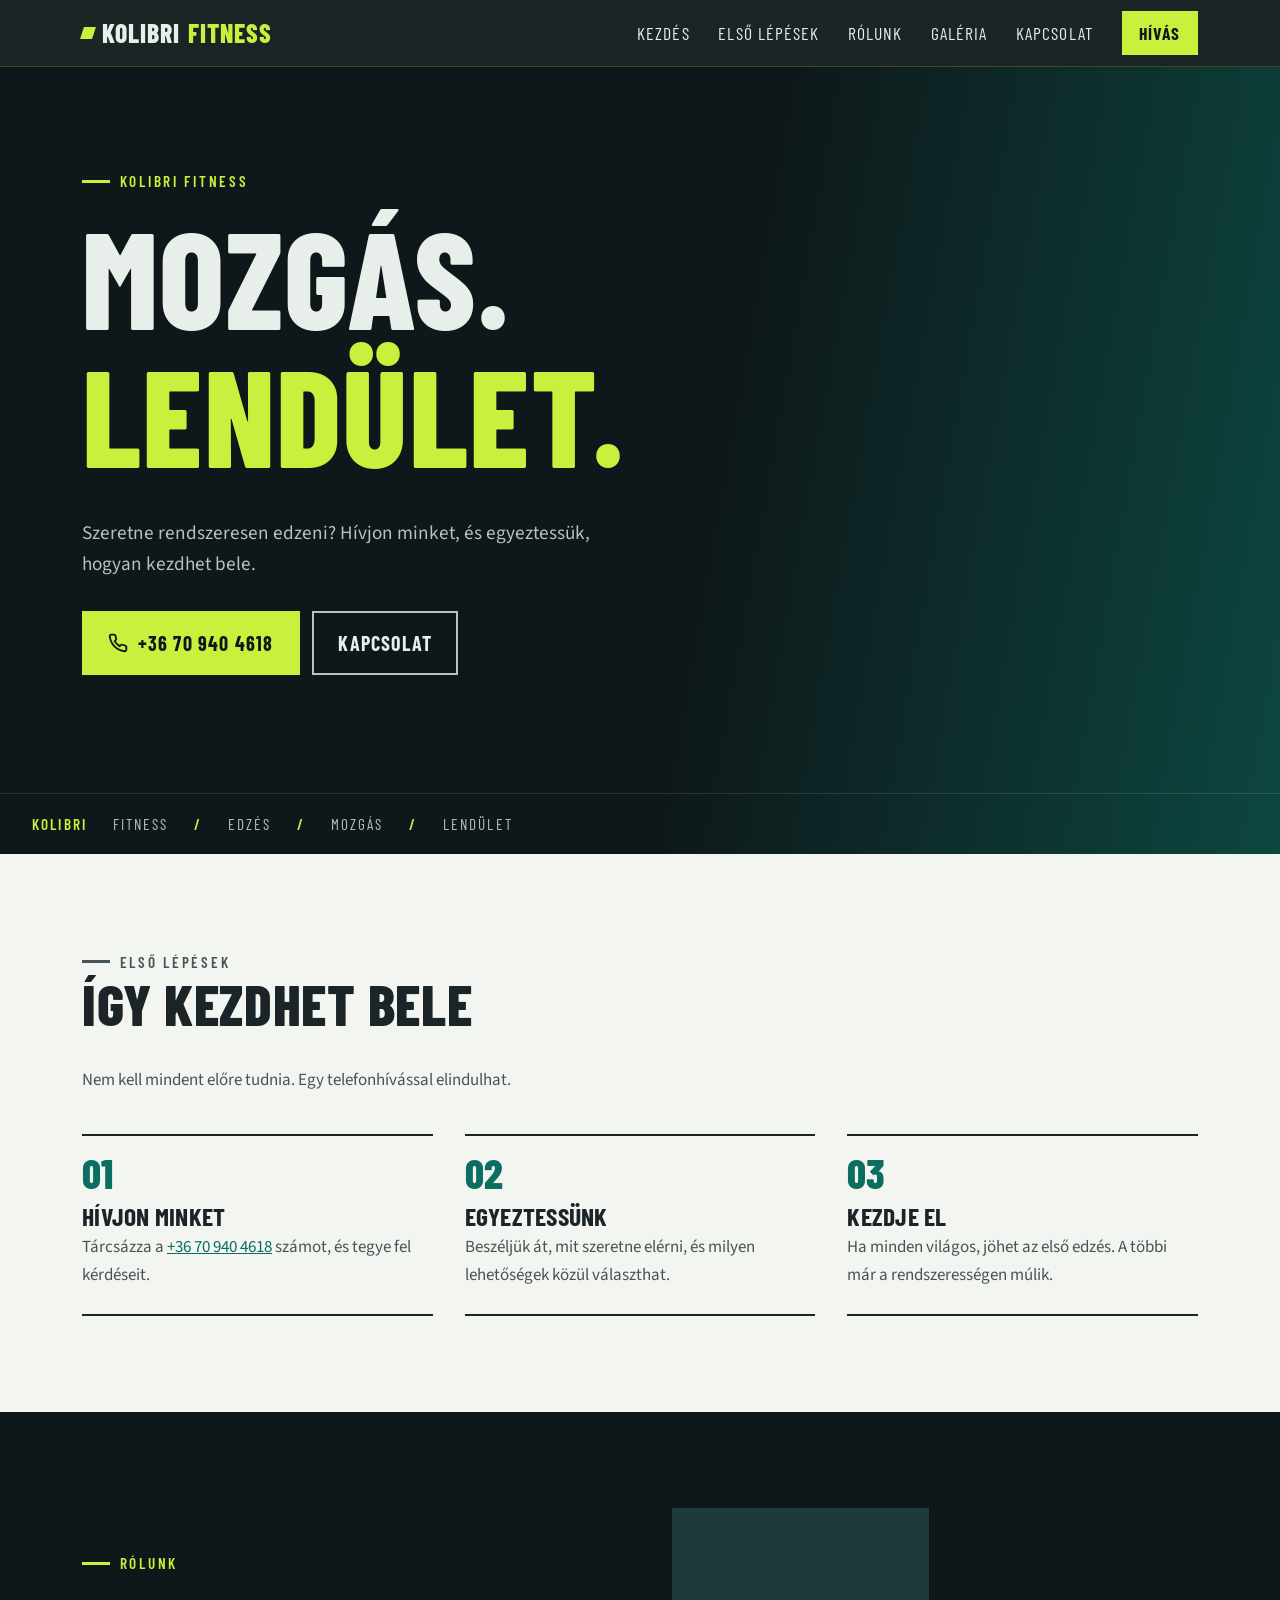
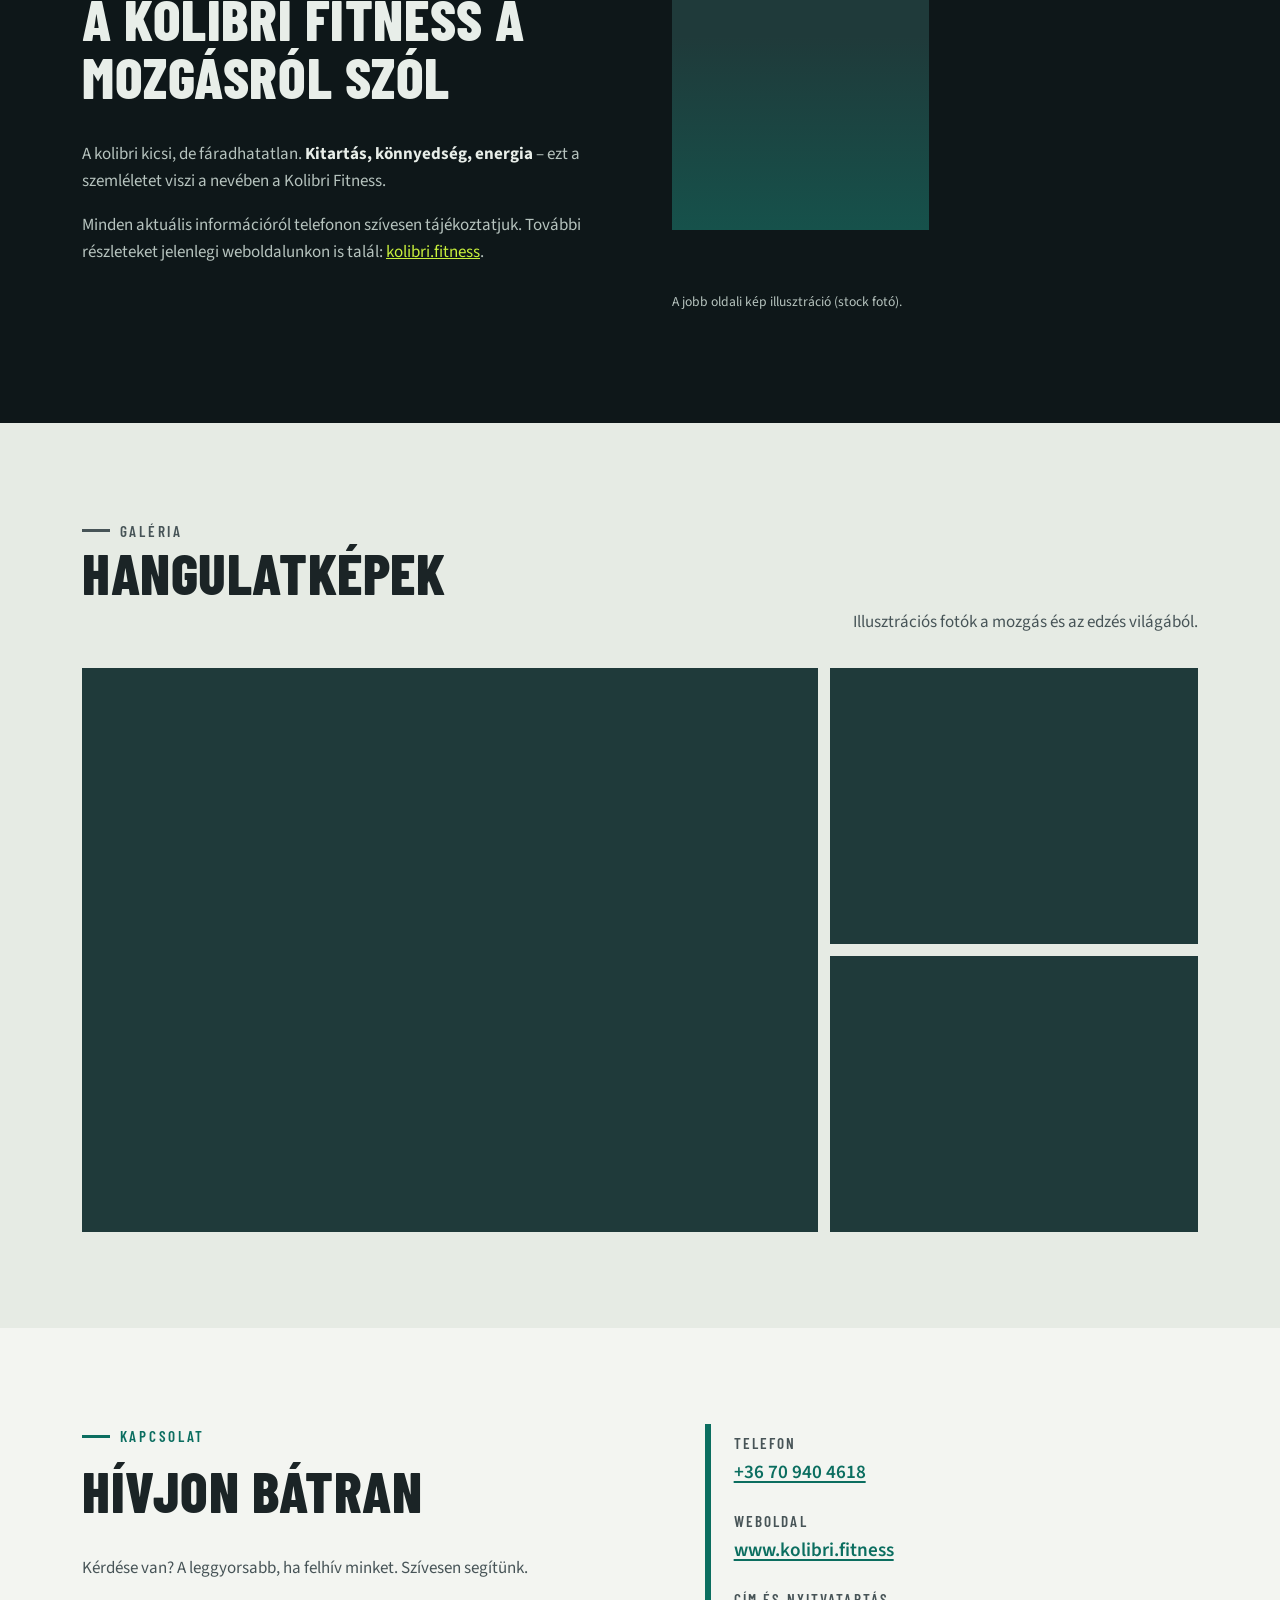
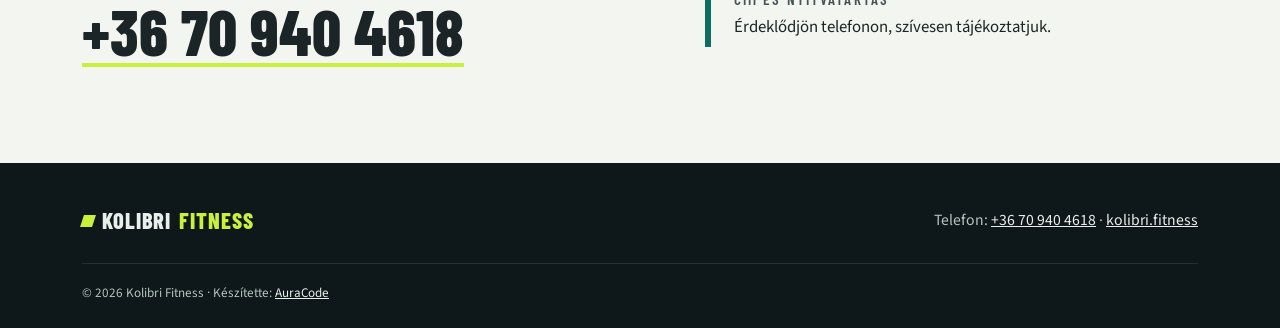
==== kolibri-fitness/index.html @ df160e86 "Demó: Kolibri Fitness (Doma)" ====
<!doctype html>
<html lang="hu"><head>
<meta charset="utf-8">
<meta name="viewport" content="width=device-width, initial-scale=1">
<title>Kolibri Fitness – Edzés, mozgás, lendület</title>
<meta name="description" content="Kolibri Fitness – kérdése van az edzéssel kapcsolatban? Hívjon minket a +36 70 940 4618 telefonszámon, és egyeztessük a részleteket.">
<link rel="preconnect" href="https://fonts.googleapis.com">
<link rel="preconnect" href="https://fonts.gstatic.com" crossorigin="">
<link href="https://fonts.googleapis.com/css2?family=Barlow+Condensed:wght@500;600;700;800&amp;family=Source+Sans+3:wght@400;600;700&amp;display=swap&amp;subset=latin-ext" rel="stylesheet">
<script type="application/ld+json">
{
  "@context": "https://schema.org",
  "@type": "LocalBusiness",
  "name": "Kolibri Fitness",
  "telephone": "+36709404618",
  "url": "https://www.kolibri.fitness/"
}
</script>
<style>
:root{
  --ink:#0e1719;
  --ink-2:#16242a;
  --paper:#f3f5f1;
  --paper-2:#e6ebe4;
  --text:#1b2426;
  --muted:#475457;
  --emerald:#0b6e60;
  --emerald-dark:#08584d;
  --lime:#c8f03c;
  --on-dark:#e8eee9;
  --on-dark-muted:#b6c3be;
  --fail:#1f3a3a;
  --head:"Barlow Condensed", "Arial Narrow", sans-serif;
  --body:"Source Sans 3", "Segoe UI", sans-serif;
  --wrap:1180px;
}
*,*::before,*::after{box-sizing:border-box}
html{scroll-behavior:smooth;-webkit-text-size-adjust:100%}
body{margin:0;font-family:var(--body);font-size:1.0625rem;line-height:1.6;color:var(--text);background:var(--paper);overflow-x:hidden}
img{max-width:100%;display:block}
a{color:var(--emerald)}
a:hover{color:var(--emerald-dark)}
:focus-visible{outline:3px solid var(--lime);outline-offset:3px;box-shadow:0 0 0 6px var(--ink)}
.skip{position:absolute;left:-999px;top:0;background:var(--lime);color:var(--ink);padding:.6rem 1rem;z-index:100;font-weight:700}
.skip:focus{left:1rem;top:1rem}
.wrap{width:100%;max-width:var(--wrap);margin:0 auto;padding:0 1.25rem}
h1,h2,h3{font-family:var(--head);line-height:1.02;margin:0 0 .6em;letter-spacing:.01em}
h2{font-size:clamp(2.2rem,6vw,3.6rem);text-transform:uppercase;font-weight:800}
h3{font-size:1.6rem;font-weight:700;text-transform:uppercase}
.eyebrow{font-family:var(--head);font-weight:600;text-transform:uppercase;letter-spacing:.18em;font-size:.95rem;color:var(--emerald);margin:0 0 .8rem;display:flex;align-items:center;gap:.6rem}
.eyebrow::before{content:"";width:28px;height:3px;background:currentColor}
section{padding:4.5rem 0}

/* Fejléc */
.site-header{position:sticky;top:0;z-index:50;background:rgba(14,23,25,.94);backdrop-filter:blur(8px);-webkit-backdrop-filter:blur(8px);border-bottom:1px solid rgba(200,240,60,.18)}
.nav{display:flex;align-items:center;justify-content:space-between;height:66px}
.brand{font-family:var(--head);font-weight:800;font-size:1.6rem;text-transform:uppercase;color:var(--on-dark);text-decoration:none;letter-spacing:.04em;display:flex;align-items:center;gap:.5rem}
.brand span{color:var(--lime)}
.brand-mark{width:12px;height:12px;background:var(--lime);transform:skewX(-18deg)}
.menu-btn{background:none;border:2px solid var(--on-dark-muted);color:var(--on-dark);width:46px;height:42px;display:grid;place-items:center;cursor:pointer;padding:0}
.menu-btn span,.menu-btn span::before,.menu-btn span::after{display:block;width:20px;height:2px;background:currentColor;position:relative;transition:transform .25s ease}
.menu-btn span::before,.menu-btn span::after{content:"";position:absolute;left:0}
.menu-btn span::before{top:-6px}.menu-btn span::after{top:6px}
.menu-btn[aria-expanded="true"] span{background:transparent}
.menu-btn[aria-expanded="true"] span::before{transform:translateY(6px) rotate(45deg)}
.menu-btn[aria-expanded="true"] span::after{transform:translateY(-6px) rotate(-45deg)}
.nav-links{position:absolute;top:66px;left:0;right:0;background:var(--ink);list-style:none;margin:0;padding:.5rem 1.25rem 1.25rem;display:none;border-bottom:3px solid var(--lime)}
.nav-links.open{display:block}
.nav-links a{display:block;padding:.85rem 0;color:var(--on-dark);text-decoration:none;font-family:var(--head);font-size:1.35rem;text-transform:uppercase;letter-spacing:.06em;border-bottom:1px solid rgba(255,255,255,.08)}
.nav-links a:hover{color:var(--lime)}
.nav-links .nav-cta{margin-top:.8rem;border:0;background:var(--lime);color:var(--ink);text-align:center;font-weight:700}
.nav-links .nav-cta:hover{color:var(--ink);background:#d8ff55}

/* Hero */
.hero{position:relative;background:var(--ink);color:var(--on-dark);padding:0;overflow:hidden;isolation:isolate}
.hero-media{position:absolute;inset:-20px;z-index:-2;background:var(--fail)}
.hero-media img{width:100%;height:100%;object-fit:cover;filter:blur(6px) saturate(1.1)}
.hero::after{content:"";position:absolute;inset:0;z-index:-1;background:linear-gradient(100deg,rgba(14,23,25,.96) 0%,rgba(14,23,25,.86) 55%,rgba(11,110,96,.55) 100%)}
.hero-inner{min-height:calc(88vh - 66px);display:flex;flex-direction:column;justify-content:center;padding:4rem 1.25rem 4.5rem}
.hero .eyebrow{color:var(--lime)}
.hero h1{font-size:clamp(3.4rem,15vw,8.5rem);font-weight:800;text-transform:uppercase;margin-bottom:.25em;max-width:12ch}
.hero h1 em{font-style:normal;color:var(--lime);display:block}
.hero p.lead{font-size:1.2rem;max-width:34rem;color:var(--on-dark-muted);margin:0 0 2rem}
.btn-row{display:flex;flex-wrap:wrap;gap:.8rem}
.btn{display:inline-flex;align-items:center;gap:.6rem;font-family:var(--head);font-weight:700;font-size:1.25rem;text-transform:uppercase;letter-spacing:.06em;padding:.85rem 1.5rem;text-decoration:none;border:2px solid transparent;transition:transform .2s ease,background-color .2s ease}
.btn-primary{background:var(--lime);color:var(--ink)}
.btn-primary:hover{background:#d8ff55;color:var(--ink);transform:translateY(-2px)}
.btn-ghost{border-color:var(--on-dark-muted);color:var(--on-dark)}
.btn-ghost:hover{border-color:var(--lime);color:var(--lime)}
.btn svg{width:20px;height:20px;flex:none}
.hero-strip{border-top:1px solid rgba(255,255,255,.12);display:flex;flex-wrap:wrap;gap:.4rem 1.6rem;padding:1rem 1.25rem;font-family:var(--head);text-transform:uppercase;letter-spacing:.14em;color:var(--on-dark-muted);font-size:.95rem}
.hero-strip b{color:var(--lime);font-weight:600}

/* Lépések */
.steps{background:var(--paper)}
.steps-head{max-width:40rem;margin-bottom:2.5rem}
.steps-head p{color:var(--muted);margin:0}
.step-list{list-style:none;margin:0;padding:0;display:grid;gap:0;counter-reset:s}
.step{counter-increment:s;padding:1.6rem 0 1.6rem 4.2rem;position:relative;border-top:2px solid var(--text)}
.step:last-child{border-bottom:2px solid var(--text)}
.step::before{content:"0" counter(s);position:absolute;left:0;top:1.35rem;font-family:var(--head);font-weight:800;font-size:2.6rem;line-height:1;color:var(--emerald)}
.step h3{margin-bottom:.3rem}
.step p{margin:0;color:var(--muted);max-width:32rem}

/* Rólunk */
.about{background:var(--ink);color:var(--on-dark)}
.about .eyebrow{color:var(--lime)}
.about-grid{display:grid;gap:2.5rem}
.about-text p{color:var(--on-dark-muted);max-width:36rem}
.about-text p strong{color:var(--on-dark)}
.about-text a{color:var(--lime)}
.about-media{display:grid;grid-template-columns:1fr 1fr;gap:.75rem;align-items:end}
.frame{background:var(--fail);overflow:hidden;position:relative}
.frame img{width:100%;height:100%;object-fit:cover}
.frame-a{aspect-ratio:3/4;grid-row:span 1}
.frame-b{aspect-ratio:4/5;margin-bottom:2.5rem}
.frame-b::after{content:"";position:absolute;inset:0;background:linear-gradient(180deg,transparent 40%,rgba(11,110,96,.45))}
.caption{font-size:.85rem;color:var(--on-dark-muted);margin-top:.6rem;grid-column:1/-1}

/* Galéria */
.gallery{background:var(--paper-2)}
.gallery-head{display:flex;flex-wrap:wrap;justify-content:space-between;align-items:end;gap:1rem;margin-bottom:2rem}
.gallery-head p{margin:0;color:var(--muted);max-width:28rem}
.gallery-grid{display:grid;gap:.75rem;grid-template-columns:1fr}
.g-item{aspect-ratio:4/3;margin:0}
.g-item img{transition:transform .6s ease}
.g-item:hover img{transform:scale(1.04)}

/* Kapcsolat */
.contact{background:var(--paper)}
.contact-grid{display:grid;gap:2rem}
.contact-card{border-left:6px solid var(--emerald);padding:.4rem 0 .4rem 1.4rem}
.contact dl{margin:0;display:grid;gap:1.3rem}
.contact dt{font-family:var(--head);text-transform:uppercase;letter-spacing:.14em;font-size:.95rem;color:var(--muted);font-weight:600}
.contact dd{margin:.15rem 0 0;font-size:1.2rem;font-weight:600}
.contact dd a{text-decoration-thickness:2px;text-underline-offset:3px}
.big-phone{font-family:var(--head);font-size:clamp(2.4rem,9vw,4rem);font-weight:800;color:var(--text);text-decoration:none;line-height:1;display:inline-block;border-bottom:4px solid var(--lime)}
.big-phone:hover{color:var(--emerald)}
.contact-note{color:var(--muted);max-width:32rem}

/* Lábléc */
.site-footer{background:var(--ink);color:var(--on-dark-muted);padding:2.5rem 0 1.5rem;font-size:.98rem}
.footer-top{display:grid;gap:1rem;padding-bottom:1.5rem;border-bottom:1px solid rgba(255,255,255,.1)}
.site-footer .brand{font-size:1.4rem}
.site-footer a{color:var(--on-dark)}
.site-footer a:hover{color:var(--lime)}
.footer-top p{margin:0}
.credit{font-size:.82rem;margin:1.2rem 0 0}

/* Képhiba */
.img-fail{background:var(--fail)!important}
.img-fail img{visibility:hidden}

/* Animáció */
.reveal{opacity:0;transform:translateY(18px);transition:opacity .7s ease,transform .7s ease}
.reveal.in{opacity:1;transform:none}

@media (min-width:768px){
  section{padding:6rem 0}
  .wrap{padding:0 2rem}
  .hero-inner{padding:5rem 2rem 6rem}
  .hero-strip{padding:1.1rem 2rem}
  .step-list{grid-template-columns:repeat(3,1fr);gap:2rem}
  .step{padding:4.2rem 0 1.6rem;border-bottom:2px solid var(--text)}
  .step::before{top:1rem}
  .gallery-grid{grid-template-columns:repeat(2,1fr)}
  .gallery-grid .g-item:first-child{grid-column:1/-1;aspect-ratio:16/7}
  .contact-grid{grid-template-columns:1.2fr 1fr;align-items:start}
  .footer-top{grid-template-columns:1fr auto;align-items:center}
}
@media (min-width:1024px){
  .menu-btn{display:none}
  .nav-links{position:static;display:flex!important;align-items:center;gap:1.8rem;padding:0;background:none;border:0}
  .nav-links a{border:0;padding:.3rem 0;font-size:1.1rem}
  .nav-links .nav-cta{margin:0;padding:.5rem 1.1rem}
  .about-grid{grid-template-columns:1fr 1fr;align-items:center;gap:4rem}
  .gallery-grid{grid-template-columns:2fr 1fr;grid-template-rows:repeat(2,1fr)}
  .gallery-grid .g-item:first-child{grid-column:auto;grid-row:span 2;aspect-ratio:auto}
  .gallery-grid .g-item{aspect-ratio:4/3}
}
@media (prefers-reduced-motion:reduce){
  html{scroll-behavior:auto}
  *,*::before,*::after{transition:none!important;animation:none!important}
  .reveal{opacity:1;transform:none}
}
</style>
</head>
<body>
<a class="skip" href="#tartalom">Ugrás a tartalomra</a>

<header class="site-header">
  <nav class="wrap nav" aria-label="Fő navigáció">
    <a class="brand" href="#kezdes"><i class="brand-mark" aria-hidden="true"></i>Kolibri <span>Fitness</span></a>
    <button class="menu-btn" type="button" aria-expanded="false" aria-controls="menu" aria-label="Menü megnyitása"><span></span></button>
    <ul class="nav-links" id="menu">
      <li><a href="#kezdes">Kezdés</a></li>
      <li><a href="#lepesek">Első lépések</a></li>
      <li><a href="#rolunk">Rólunk</a></li>
      <li><a href="#galeria">Galéria</a></li>
      <li><a href="#kapcsolat">Kapcsolat</a></li>
      <li><a class="nav-cta" href="tel:+36709404618">Hívás</a></li>
    </ul>
  </nav>
</header>

<main id="tartalom">
  <section class="hero" id="kezdes" aria-labelledby="hero-cim">
    
    <div class="wrap hero-inner">
      <p class="eyebrow">Kolibri Fitness</p>
      <h1 id="hero-cim">Mozgás. <em>Lendület.</em></h1>
      <p class="lead">Szeretne rendszeresen edzeni? Hívjon minket, és egyeztessük, hogyan kezdhet bele.</p>
      <div class="btn-row">
        <a class="btn btn-primary" href="tel:+36709404618">
          <svg viewBox="0 0 24 24" fill="none" stroke="currentColor" stroke-width="2.2" aria-hidden="true"><path d="M22 16.9v3a2 2 0 0 1-2.2 2 19.8 19.8 0 0 1-8.6-3.1 19.5 19.5 0 0 1-6-6A19.8 19.8 0 0 1 2.1 4.2 2 2 0 0 1 4.1 2h3a2 2 0 0 1 2 1.7c.1.9.4 1.8.7 2.7a2 2 0 0 1-.5 2.1L8 9.8a16 16 0 0 0 6 6l1.3-1.3a2 2 0 0 1 2.1-.4c.9.3 1.8.6 2.7.7a2 2 0 0 1 1.7 2z"></path></svg>
          +36 70 940 4618
        </a>
        <a class="btn btn-ghost" href="#kapcsolat">Kapcsolat</a>
      </div>
    </div>
    <div class="hero-strip" aria-hidden="true"><b>Kolibri</b> Fitness <b>/</b> Edzés <b>/</b> Mozgás <b>/</b> Lendület</div>
  </section>

  <section class="steps" id="lepesek" aria-labelledby="lepesek-cim">
    <div class="wrap">
      <div class="steps-head reveal">
        <p class="eyebrow">Első lépések</p>
        <h2 id="lepesek-cim">Így kezdhet bele</h2>
        <p>Nem kell mindent előre tudnia. Egy telefonhívással elindulhat.</p>
      </div>
      <ol class="step-list">
        <li class="step reveal">
          <h3>Hívjon minket</h3>
          <p>Tárcsázza a <a href="tel:+36709404618">+36 70 940 4618</a> számot, és tegye fel kérdéseit.</p>
        </li>
        <li class="step reveal">
          <h3>Egyeztessünk</h3>
          <p>Beszéljük át, mit szeretne elérni, és milyen lehetőségek közül választhat.</p>
        </li>
        <li class="step reveal">
          <h3>Kezdje el</h3>
          <p>Ha minden világos, jöhet az első edzés. A többi már a rendszerességen múlik.</p>
        </li>
      </ol>
    </div>
  </section>

  <section class="about" id="rolunk" aria-labelledby="rolunk-cim">
    <div class="wrap about-grid">
      <div class="about-text reveal">
        <p class="eyebrow">Rólunk</p>
        <h2 id="rolunk-cim">A Kolibri Fitness a mozgásról szól</h2>
        <p>A kolibri kicsi, de fáradhatatlan. <strong>Kitartás, könnyedség, energia</strong> – ezt a szemléletet viszi a nevében a Kolibri Fitness.</p>
        <p>Minden aktuális információról telefonon szívesen tájékoztatjuk. További részleteket jelenlegi weboldalunkon is talál: <a href="https://www.kolibri.fitness/" target="_blank" rel="noopener">kolibri.fitness</a>.</p>
      </div>
      <div class="about-media reveal">
        
        <div class="frame frame-b">
          <img src="https://images.pexels.com/photos/40371849/pexels-photo-40371849.jpeg?auto=compress&amp;cs=tinysrgb&amp;w=1440" alt="Illusztrációs hangulatkép edzésről" loading="lazy" onerror="this.parentElement.classList.add('img-fail')">
        </div>
        <p class="caption">A jobb oldali kép illusztráció (stock fotó).</p>
      </div>
    </div>
  </section>

  <section class="gallery" id="galeria" aria-labelledby="galeria-cim">
    <div class="wrap">
      <div class="gallery-head reveal">
        <div>
          <p class="eyebrow">Galéria</p>
          <h2 id="galeria-cim">Hangulatképek</h2>
        </div>
        <p>Illusztrációs fotók a mozgás és az edzés világából.</p>
      </div>
      <div class="gallery-grid">
        <figure class="frame g-item reveal">
          <img src="https://images.pexels.com/photos/40371850/pexels-photo-40371850.jpeg?auto=compress&amp;cs=tinysrgb&amp;w=1440" alt="Illusztrációs fotó: edzés, mozgás" loading="lazy" onerror="this.parentElement.classList.add('img-fail')">
        </figure>
        <figure class="frame g-item reveal">
          <img src="https://images.pexels.com/photos/40006615/pexels-photo-40006615.jpeg?auto=compress&amp;cs=tinysrgb&amp;w=1440" alt="Illusztrációs fotó: fitnesz hangulatkép" loading="lazy" onerror="this.parentElement.classList.add('img-fail')">
        </figure>
        <figure class="frame g-item reveal">
          <img src="https://images.pexels.com/photos/40371837/pexels-photo-40371837.jpeg?auto=compress&amp;cs=tinysrgb&amp;w=1440" alt="Illusztrációs fotó: aktív életmód" loading="lazy" onerror="this.parentElement.classList.add('img-fail')">
        </figure>
      </div>
    </div>
  </section>

  <section class="contact" id="kapcsolat" aria-labelledby="kapcsolat-cim">
    <div class="wrap contact-grid">
      <div class="reveal">
        <p class="eyebrow">Kapcsolat</p>
        <h2 id="kapcsolat-cim">Hívjon bátran</h2>
        <p class="contact-note">Kérdése van? A leggyorsabb, ha felhív minket. Szívesen segítünk.</p>
        <a class="big-phone" href="tel:+36709404618">+36 70 940 4618</a>
      </div>
      <div class="contact-card reveal">
        <dl>
          <div>
            <dt>Telefon</dt>
            <dd><a href="tel:+36709404618">+36 70 940 4618</a></dd>
          </div>
          <div>
            <dt>Weboldal</dt>
            <dd><a href="https://www.kolibri.fitness/" target="_blank" rel="noopener">www.kolibri.fitness</a></dd>
          </div>
          <div>
            <dt>Cím és nyitvatartás</dt>
            <dd style="font-weight:400;font-size:1.05rem">Érdeklődjön telefonon, szívesen tájékoztatjuk.</dd>
          </div>
        </dl>
      </div>
    </div>
  </section>
</main>

<footer class="site-footer">
  <div class="wrap">
    <div class="footer-top">
      <a class="brand" href="#kezdes"><i class="brand-mark" aria-hidden="true"></i>Kolibri <span>Fitness</span></a>
      <p>Telefon: <a href="tel:+36709404618">+36 70 940 4618</a> · <a href="https://www.kolibri.fitness/" target="_blank" rel="noopener">kolibri.fitness</a></p>
    </div>
    <p class="credit">© <span id="ev"></span> Kolibri Fitness · Készítette: <a href="https://auracode.hu" target="_blank" rel="noopener">AuraCode</a></p>
  </div>
</footer>

<script>
(function(){
  var btn=document.querySelector('.menu-btn');
  var menu=document.getElementById('menu');
  function closeMenu(){menu.classList.remove('open');btn.setAttribute('aria-expanded','false');btn.setAttribute('aria-label','Menü megnyitása');}
  btn.addEventListener('click',function(){
    var open=menu.classList.toggle('open');
    btn.setAttribute('aria-expanded',open?'true':'false');
    btn.setAttribute('aria-label',open?'Menü bezárása':'Menü megnyitása');
  });
  menu.querySelectorAll('a').forEach(function(a){a.addEventListener('click',closeMenu);});
  document.addEventListener('keydown',function(e){if(e.key==='Escape'&&menu.classList.contains('open')){closeMenu();btn.focus();}});

  document.getElementById('ev').textContent=new Date().getFullYear();

  var els=document.querySelectorAll('.reveal');
  var reduce=window.matchMedia('(prefers-reduced-motion: reduce)').matches;
  if(reduce||!('IntersectionObserver' in window)){els.forEach(function(el){el.classList.add('in');});return;}
  var io=new IntersectionObserver(function(entries){
    entries.forEach(function(en){if(en.isIntersecting){en.target.classList.add('in');io.unobserve(en.target);}});
  },{threshold:.12,rootMargin:'0px 0px -40px 0px'});
  els.forEach(function(el){io.observe(el);});
})();
</script>

</body></html>
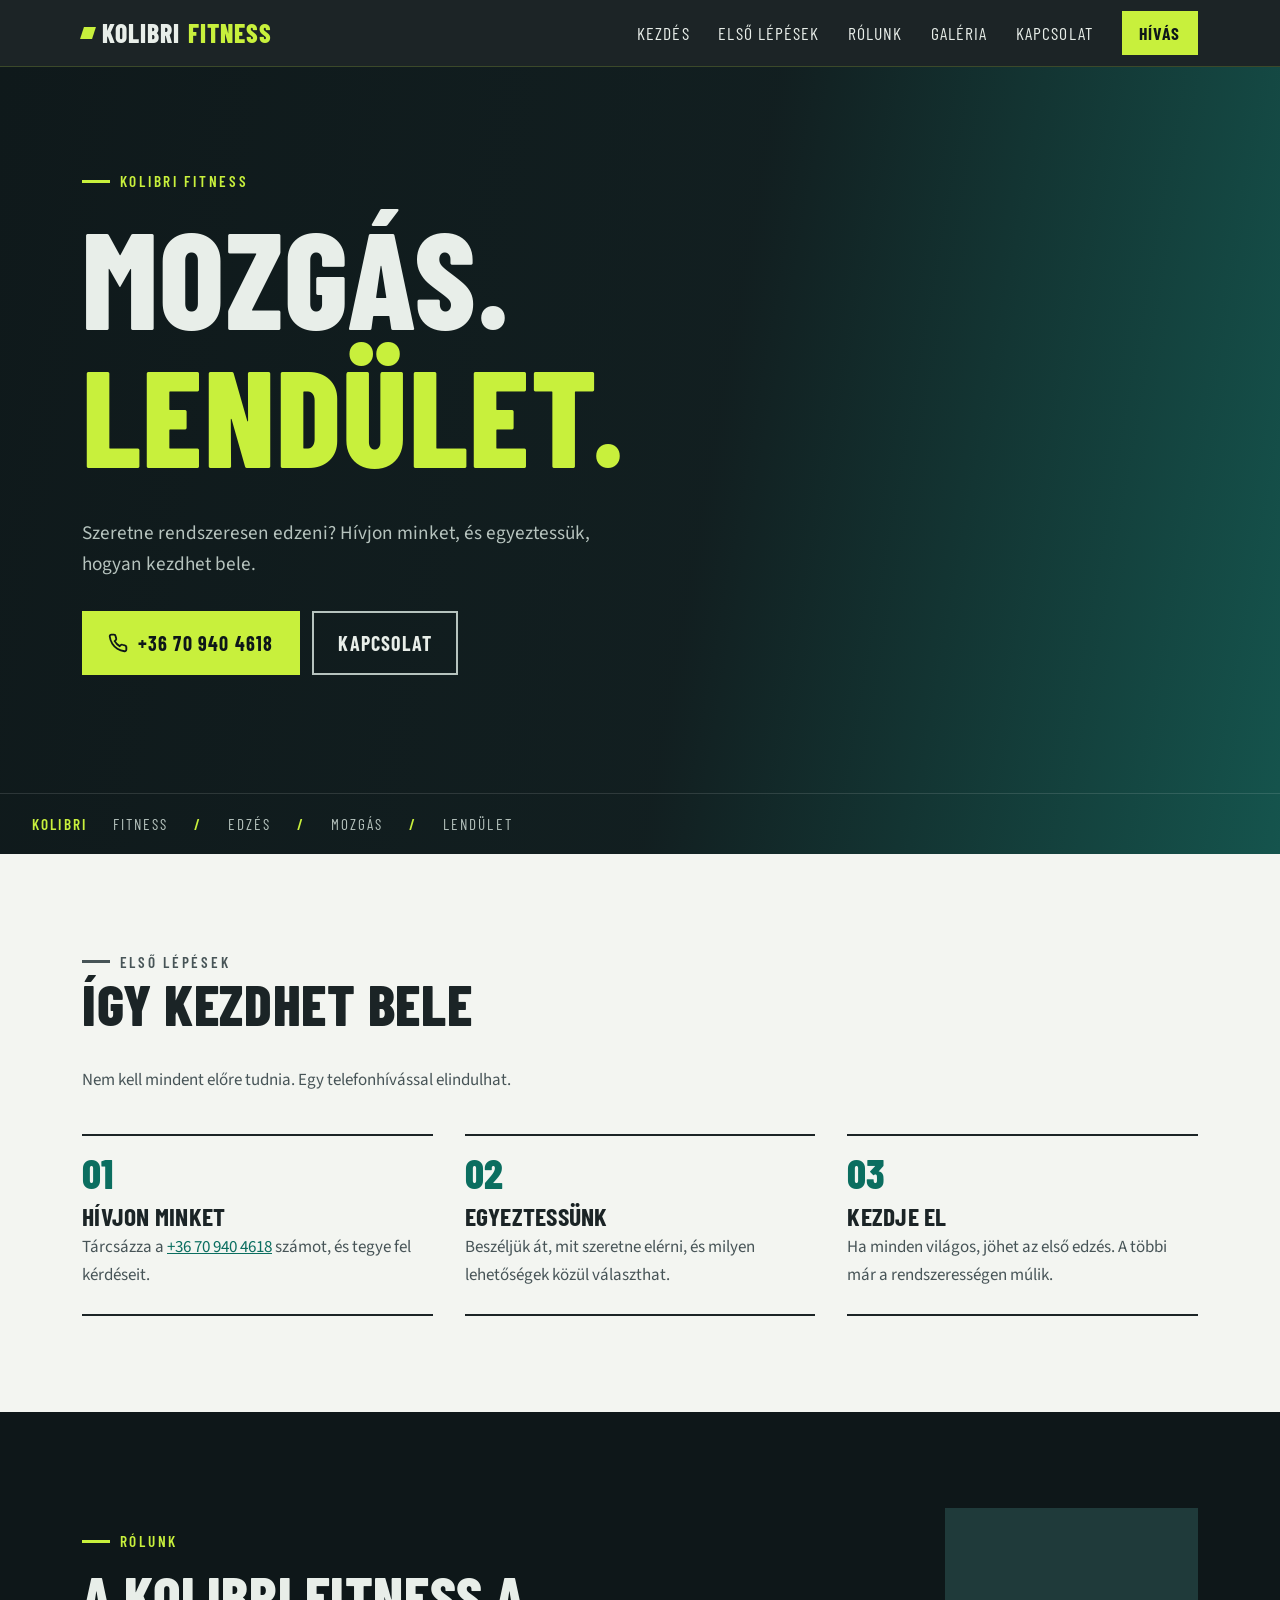
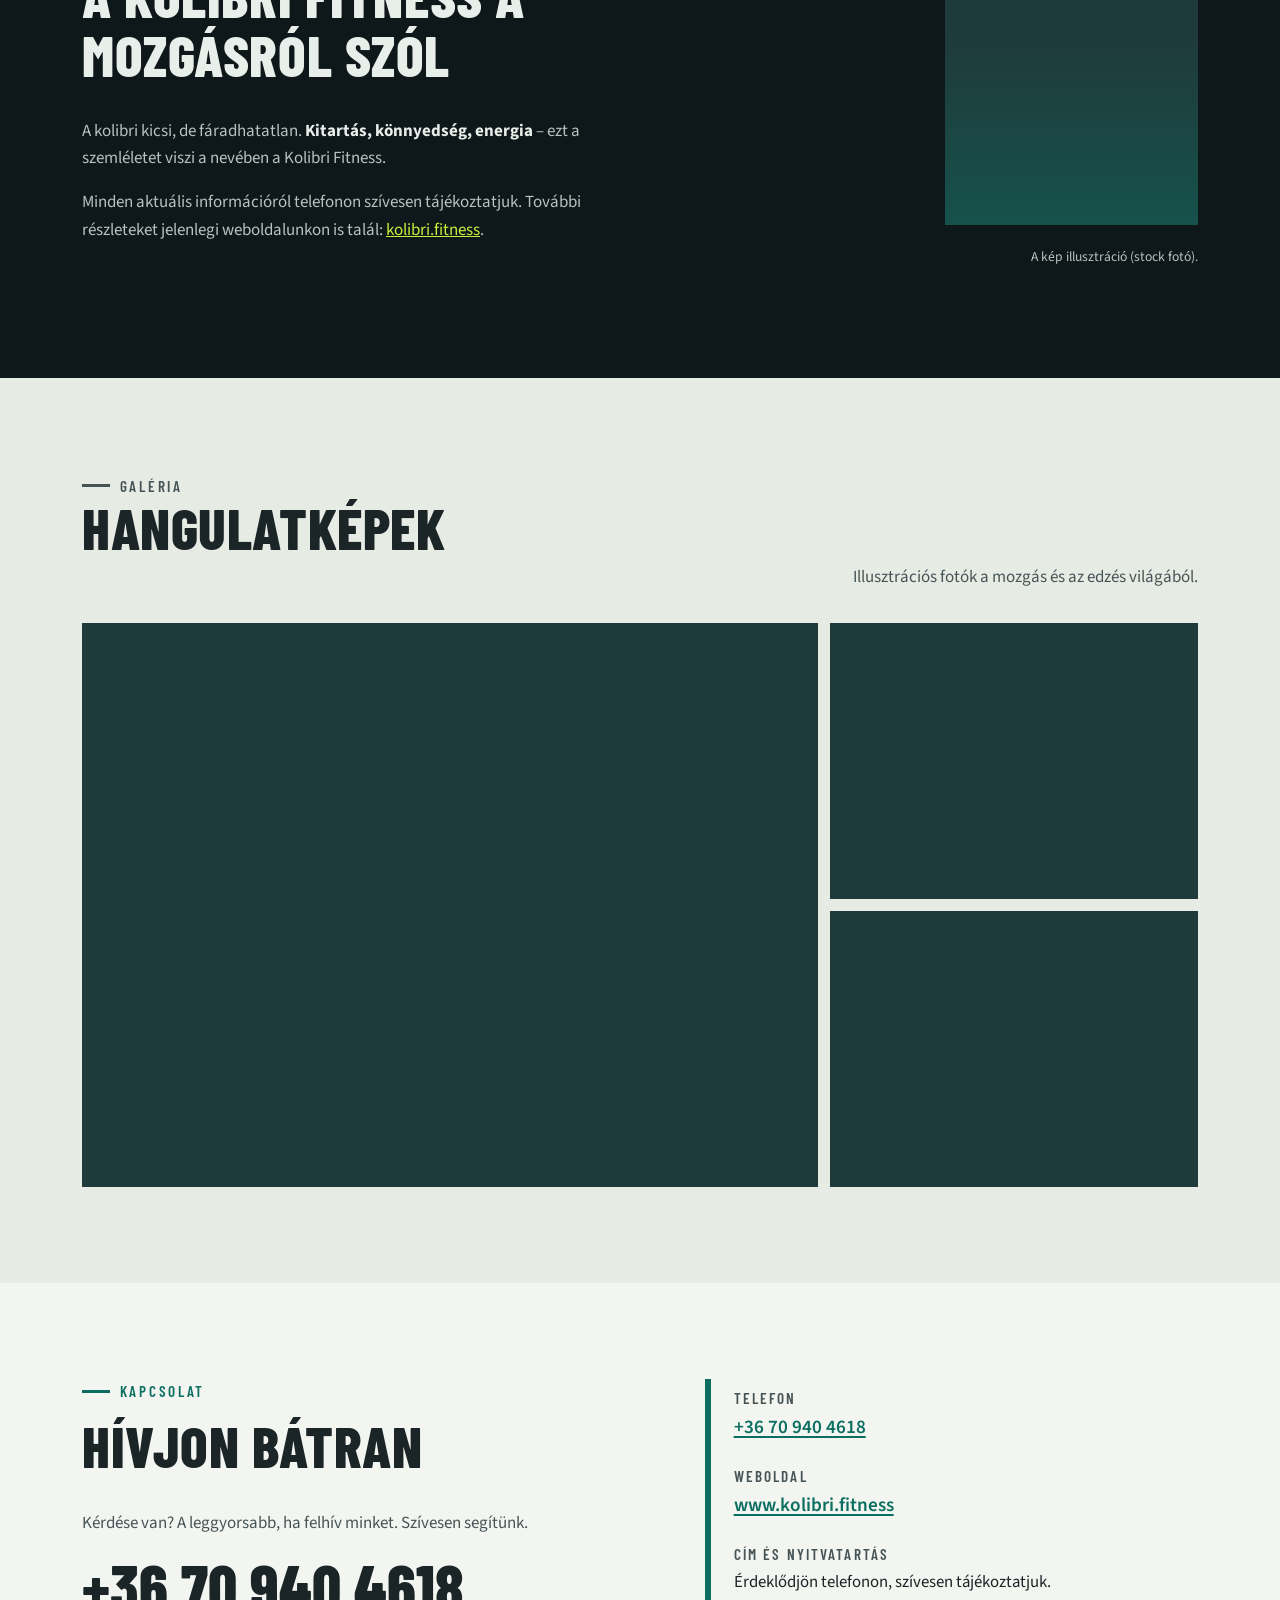
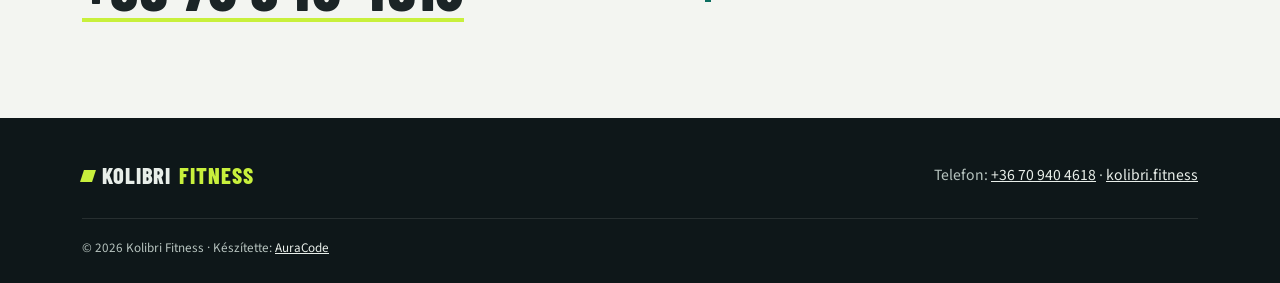
==== commit fa2b2ff8: "Demó frissítve: Kolibri Fitness (Doma)" ====
--- a/kolibri-fitness/index.html
+++ b/kolibri-fitness/index.html
@@ -37,7 +37,7 @@
 *,*::before,*::after{box-sizing:border-box}
 html{scroll-behavior:smooth;-webkit-text-size-adjust:100%}
 body{margin:0;font-family:var(--body);font-size:1.0625rem;line-height:1.6;color:var(--text);background:var(--paper);overflow-x:hidden}
-img{max-width:100%;display:block}
+img,video{max-width:100%;display:block}
 a{color:var(--emerald)}
 a:hover{color:var(--emerald-dark)}
 :focus-visible{outline:3px solid var(--lime);outline-offset:3px;box-shadow:0 0 0 6px var(--ink)}
@@ -71,11 +71,14 @@
 .nav-links .nav-cta{margin-top:.8rem;border:0;background:var(--lime);color:var(--ink);text-align:center;font-weight:700}
 .nav-links .nav-cta:hover{color:var(--ink);background:#d8ff55}
 
-/* Hero */
+/* Hero – videós háttér */
 .hero{position:relative;background:var(--ink);color:var(--on-dark);padding:0;overflow:hidden;isolation:isolate}
-.hero-media{position:absolute;inset:-20px;z-index:-2;background:var(--fail)}
-.hero-media img{width:100%;height:100%;object-fit:cover;filter:blur(6px) saturate(1.1)}
-.hero::after{content:"";position:absolute;inset:0;z-index:-1;background:linear-gradient(100deg,rgba(14,23,25,.96) 0%,rgba(14,23,25,.86) 55%,rgba(11,110,96,.55) 100%)}
+.hero-media{position:absolute;inset:0;z-index:-2;background:var(--fail)}
+.hero-media img,.hero-media video{position:absolute;inset:0;width:100%;height:100%;object-fit:cover}
+.hero-media img{filter:saturate(1.1)}
+.hero-media video{opacity:0;transition:opacity 1s ease}
+.hero-media.has-video video{opacity:1}
+.hero::after{content:"";position:absolute;inset:0;z-index:-1;background:linear-gradient(100deg,rgba(14,23,25,.94) 0%,rgba(14,23,25,.78) 55%,rgba(11,110,96,.5) 100%)}
 .hero-inner{min-height:calc(88vh - 66px);display:flex;flex-direction:column;justify-content:center;padding:4rem 1.25rem 4.5rem}
 .hero .eyebrow{color:var(--lime)}
 .hero h1{font-size:clamp(3.4rem,15vw,8.5rem);font-weight:800;text-transform:uppercase;margin-bottom:.25em;max-width:12ch}
@@ -88,6 +91,9 @@
 .btn-ghost{border-color:var(--on-dark-muted);color:var(--on-dark)}
 .btn-ghost:hover{border-color:var(--lime);color:var(--lime)}
 .btn svg{width:20px;height:20px;flex:none}
+.video-toggle{position:absolute;right:1.25rem;bottom:4.2rem;z-index:2;background:rgba(14,23,25,.7);border:2px solid var(--on-dark-muted);color:var(--on-dark);font-family:var(--head);text-transform:uppercase;letter-spacing:.1em;font-size:.95rem;padding:.4rem .8rem;cursor:pointer;display:none}
+.video-toggle:hover{border-color:var(--lime);color:var(--lime)}
+.hero-media.has-video ~ .video-toggle{display:block}
 .hero-strip{border-top:1px solid rgba(255,255,255,.12);display:flex;flex-wrap:wrap;gap:.4rem 1.6rem;padding:1rem 1.25rem;font-family:var(--head);text-transform:uppercase;letter-spacing:.14em;color:var(--on-dark-muted);font-size:.95rem}
 .hero-strip b{color:var(--lime);font-weight:600}
 
@@ -109,11 +115,10 @@
 .about-text p{color:var(--on-dark-muted);max-width:36rem}
 .about-text p strong{color:var(--on-dark)}
 .about-text a{color:var(--lime)}
-.about-media{display:grid;grid-template-columns:1fr 1fr;gap:.75rem;align-items:end}
+.about-media{display:grid;grid-template-columns:1fr;gap:.75rem;align-items:end}
 .frame{background:var(--fail);overflow:hidden;position:relative}
 .frame img{width:100%;height:100%;object-fit:cover}
-.frame-a{aspect-ratio:3/4;grid-row:span 1}
-.frame-b{aspect-ratio:4/5;margin-bottom:2.5rem}
+.frame-b{aspect-ratio:4/5;max-width:28rem}
 .frame-b::after{content:"";position:absolute;inset:0;background:linear-gradient(180deg,transparent 40%,rgba(11,110,96,.45))}
 .caption{font-size:.85rem;color:var(--on-dark-muted);margin-top:.6rem;grid-column:1/-1}
 
@@ -160,6 +165,7 @@
   .wrap{padding:0 2rem}
   .hero-inner{padding:5rem 2rem 6rem}
   .hero-strip{padding:1.1rem 2rem}
+  .video-toggle{right:2rem}
   .step-list{grid-template-columns:repeat(3,1fr);gap:2rem}
   .step{padding:4.2rem 0 1.6rem;border-bottom:2px solid var(--text)}
   .step::before{top:1rem}
@@ -174,6 +180,7 @@
   .nav-links a{border:0;padding:.3rem 0;font-size:1.1rem}
   .nav-links .nav-cta{margin:0;padding:.5rem 1.1rem}
   .about-grid{grid-template-columns:1fr 1fr;align-items:center;gap:4rem}
+  .about-media{justify-items:end}
   .gallery-grid{grid-template-columns:2fr 1fr;grid-template-rows:repeat(2,1fr)}
   .gallery-grid .g-item:first-child{grid-column:auto;grid-row:span 2;aspect-ratio:auto}
   .gallery-grid .g-item{aspect-ratio:4/3}
@@ -205,7 +212,17 @@
 
 <main id="tartalom">
   <section class="hero" id="kezdes" aria-labelledby="hero-cim">
-    
+    <!--
+      HERO VIDEÓ: a kérésben nem érkezett konkrét videófájl / URL.
+      A videó beillesztéséhez írja be a valódi MP4 fájl címét a <video> elem
+      data-src attribútumába (pl. data-src="https://www.kolibri.fitness/.../hero.mp4").
+      Amíg ez üres, a meglévő fotó jelenik meg háttérként.
+    -->
+    <div class="hero-media" id="hero-media" aria-hidden="true">
+      <img src="https://images.pexels.com/photos/40371849/pexels-photo-40371849.jpeg?auto=compress&amp;cs=tinysrgb&amp;w=1920" alt="" onerror="this.parentElement.classList.add('img-fail')">
+      <video id="hero-video" muted loop playsinline preload="none" data-src="" poster="https://images.pexels.com/photos/40371849/pexels-photo-40371849.jpeg?auto=compress&amp;cs=tinysrgb&amp;w=1920"></video>
+    </div>
+    <button class="video-toggle" id="video-toggle" type="button" aria-pressed="false">Videó szüneteltetése</button>
     <div class="wrap hero-inner">
       <p class="eyebrow">Kolibri Fitness</p>
       <h1 id="hero-cim">Mozgás. <em>Lendület.</em></h1>
@@ -254,11 +271,10 @@
         <p>Minden aktuális információról telefonon szívesen tájékoztatjuk. További részleteket jelenlegi weboldalunkon is talál: <a href="https://www.kolibri.fitness/" target="_blank" rel="noopener">kolibri.fitness</a>.</p>
       </div>
       <div class="about-media reveal">
-        
         <div class="frame frame-b">
           <img src="https://images.pexels.com/photos/40371849/pexels-photo-40371849.jpeg?auto=compress&amp;cs=tinysrgb&amp;w=1440" alt="Illusztrációs hangulatkép edzésről" loading="lazy" onerror="this.parentElement.classList.add('img-fail')">
         </div>
-        <p class="caption">A jobb oldali kép illusztráció (stock fotó).</p>
+        <p class="caption">A kép illusztráció (stock fotó).</p>
       </div>
     </div>
   </section>
@@ -339,8 +355,30 @@
 
   document.getElementById('ev').textContent=new Date().getFullYear();
 
+  var reduce=window.matchMedia('(prefers-reduced-motion: reduce)').matches;
+
+  /* Hero videó: csak akkor töltődik be, ha a data-src ki van töltve */
+  var media=document.getElementById('hero-media');
+  var video=document.getElementById('hero-video');
+  var toggle=document.getElementById('video-toggle');
+  var src=(video.getAttribute('data-src')||'').trim();
+  if(src && !reduce){
+    var s=document.createElement('source');
+    s.src=src;s.type='video/mp4';
+    video.appendChild(s);
+    video.addEventListener('canplay',function(){media.classList.add('has-video');},{once:true});
+    video.addEventListener('error',function(){media.classList.remove('has-video');},true);
+    s.addEventListener('error',function(){media.classList.remove('has-video');});
+    video.load();
+    var p=video.play();
+    if(p&&p.catch){p.catch(function(){});}
+    toggle.addEventListener('click',function(){
+      if(video.paused){video.play();toggle.textContent='Videó szüneteltetése';toggle.setAttribute('aria-pressed','false');}
+      else{video.pause();toggle.textContent='Videó lejátszása';toggle.setAttribute('aria-pressed','true');}
+    });
+  }
+
   var els=document.querySelectorAll('.reveal');
-  var reduce=window.matchMedia('(prefers-reduced-motion: reduce)').matches;
   if(reduce||!('IntersectionObserver' in window)){els.forEach(function(el){el.classList.add('in');});return;}
   var io=new IntersectionObserver(function(entries){
     entries.forEach(function(en){if(en.isIntersecting){en.target.classList.add('in');io.unobserve(en.target);}});
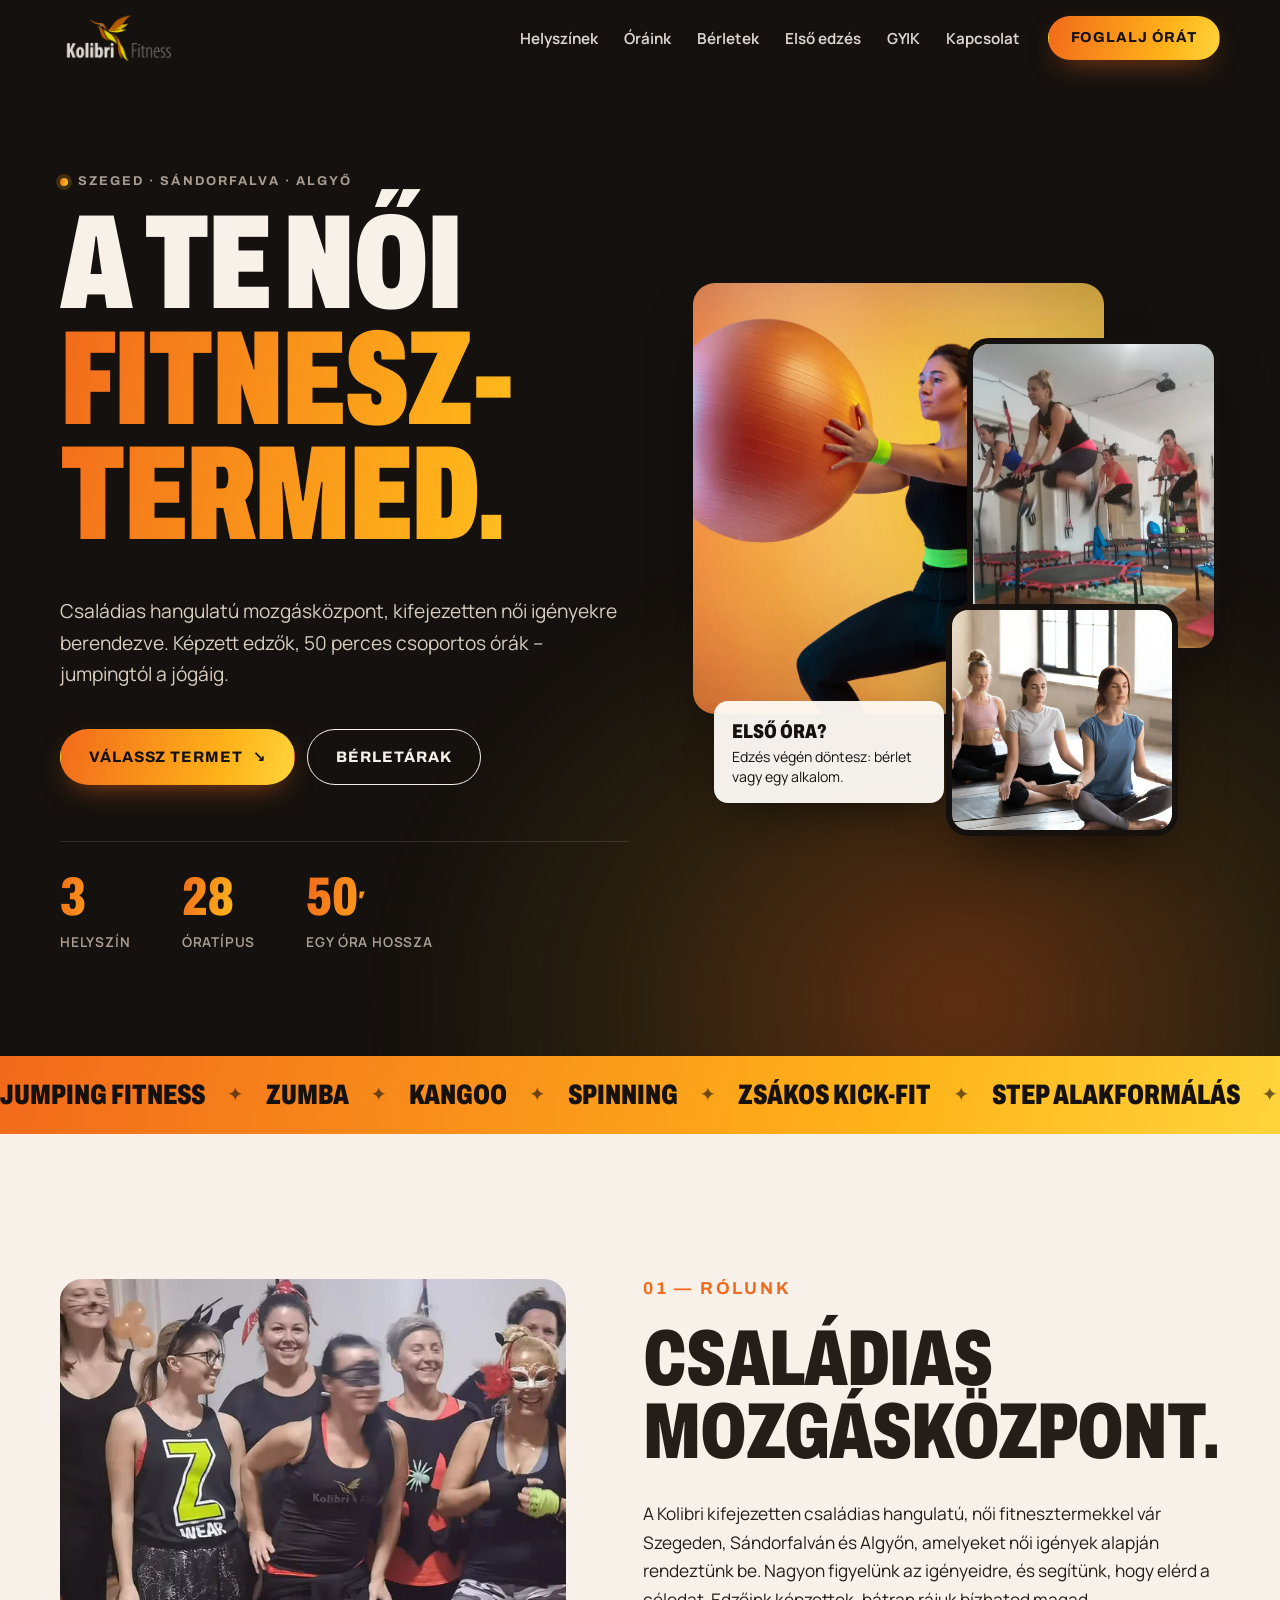
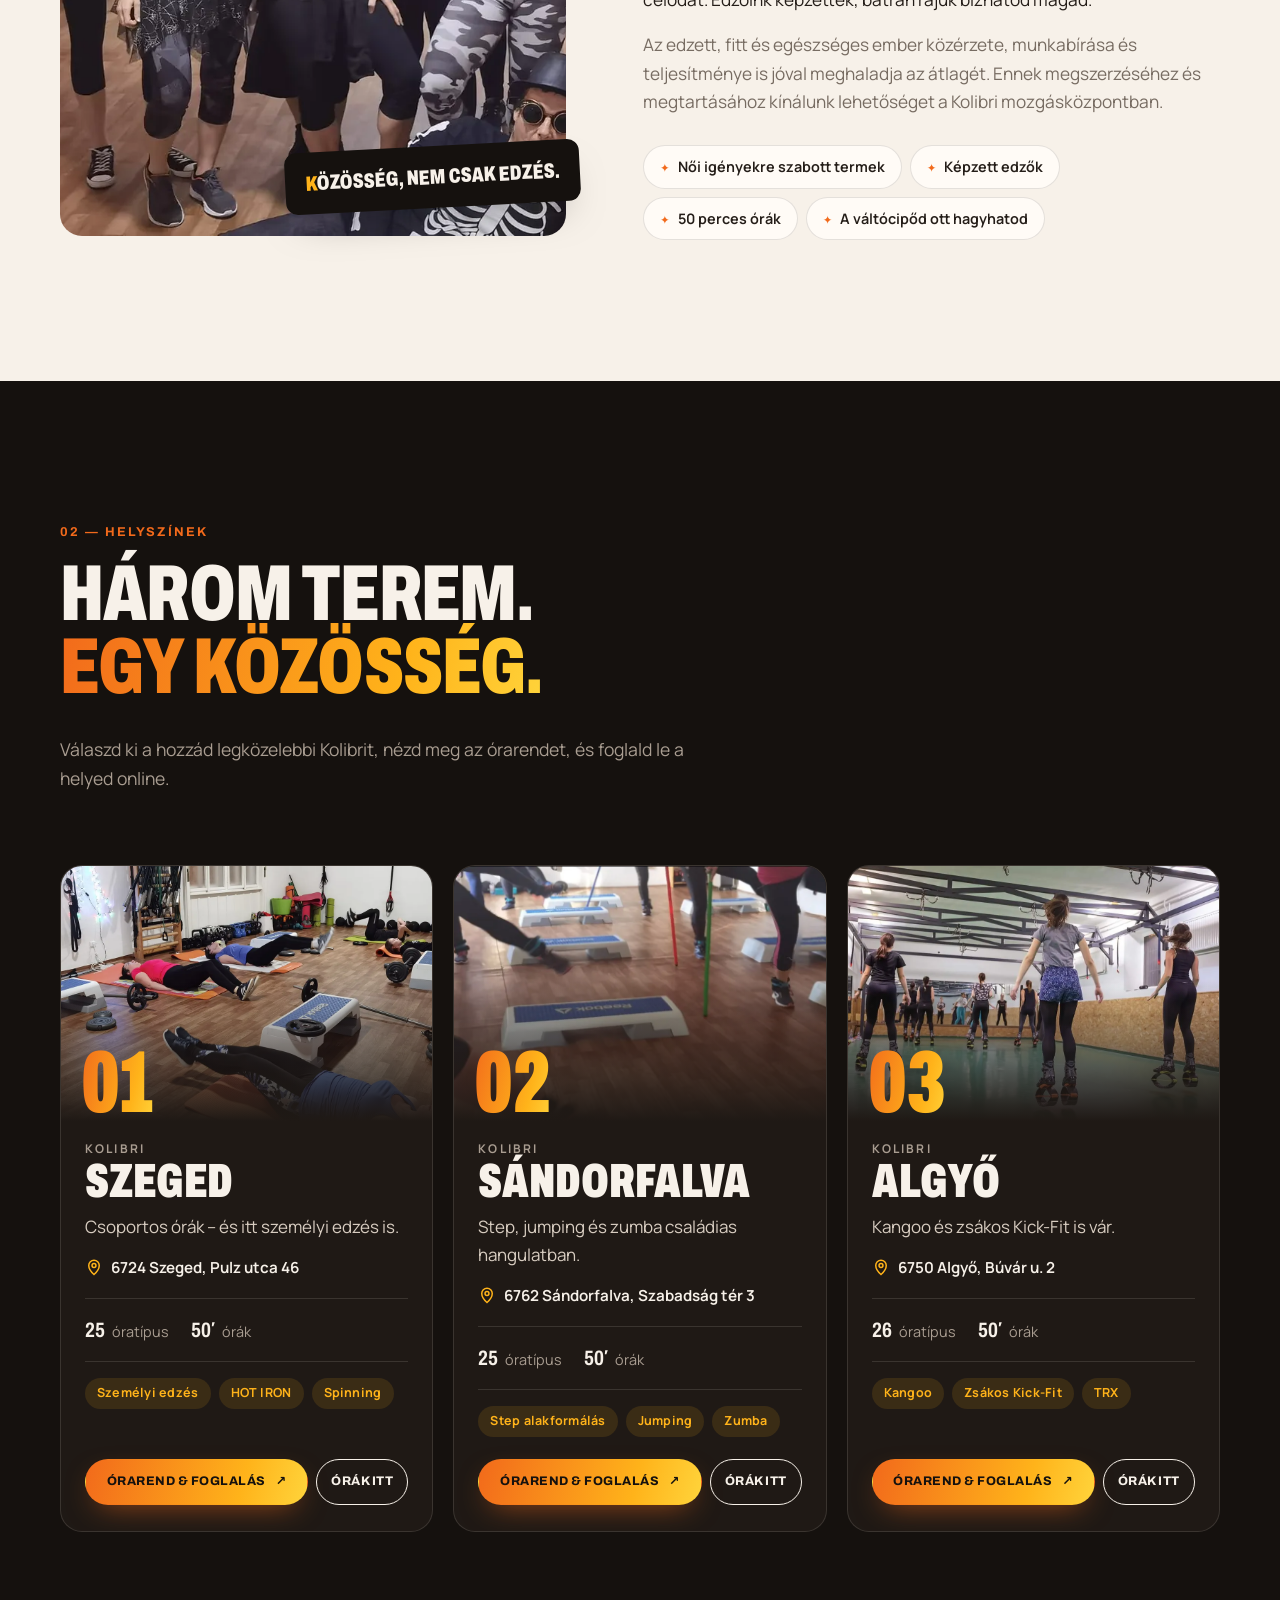
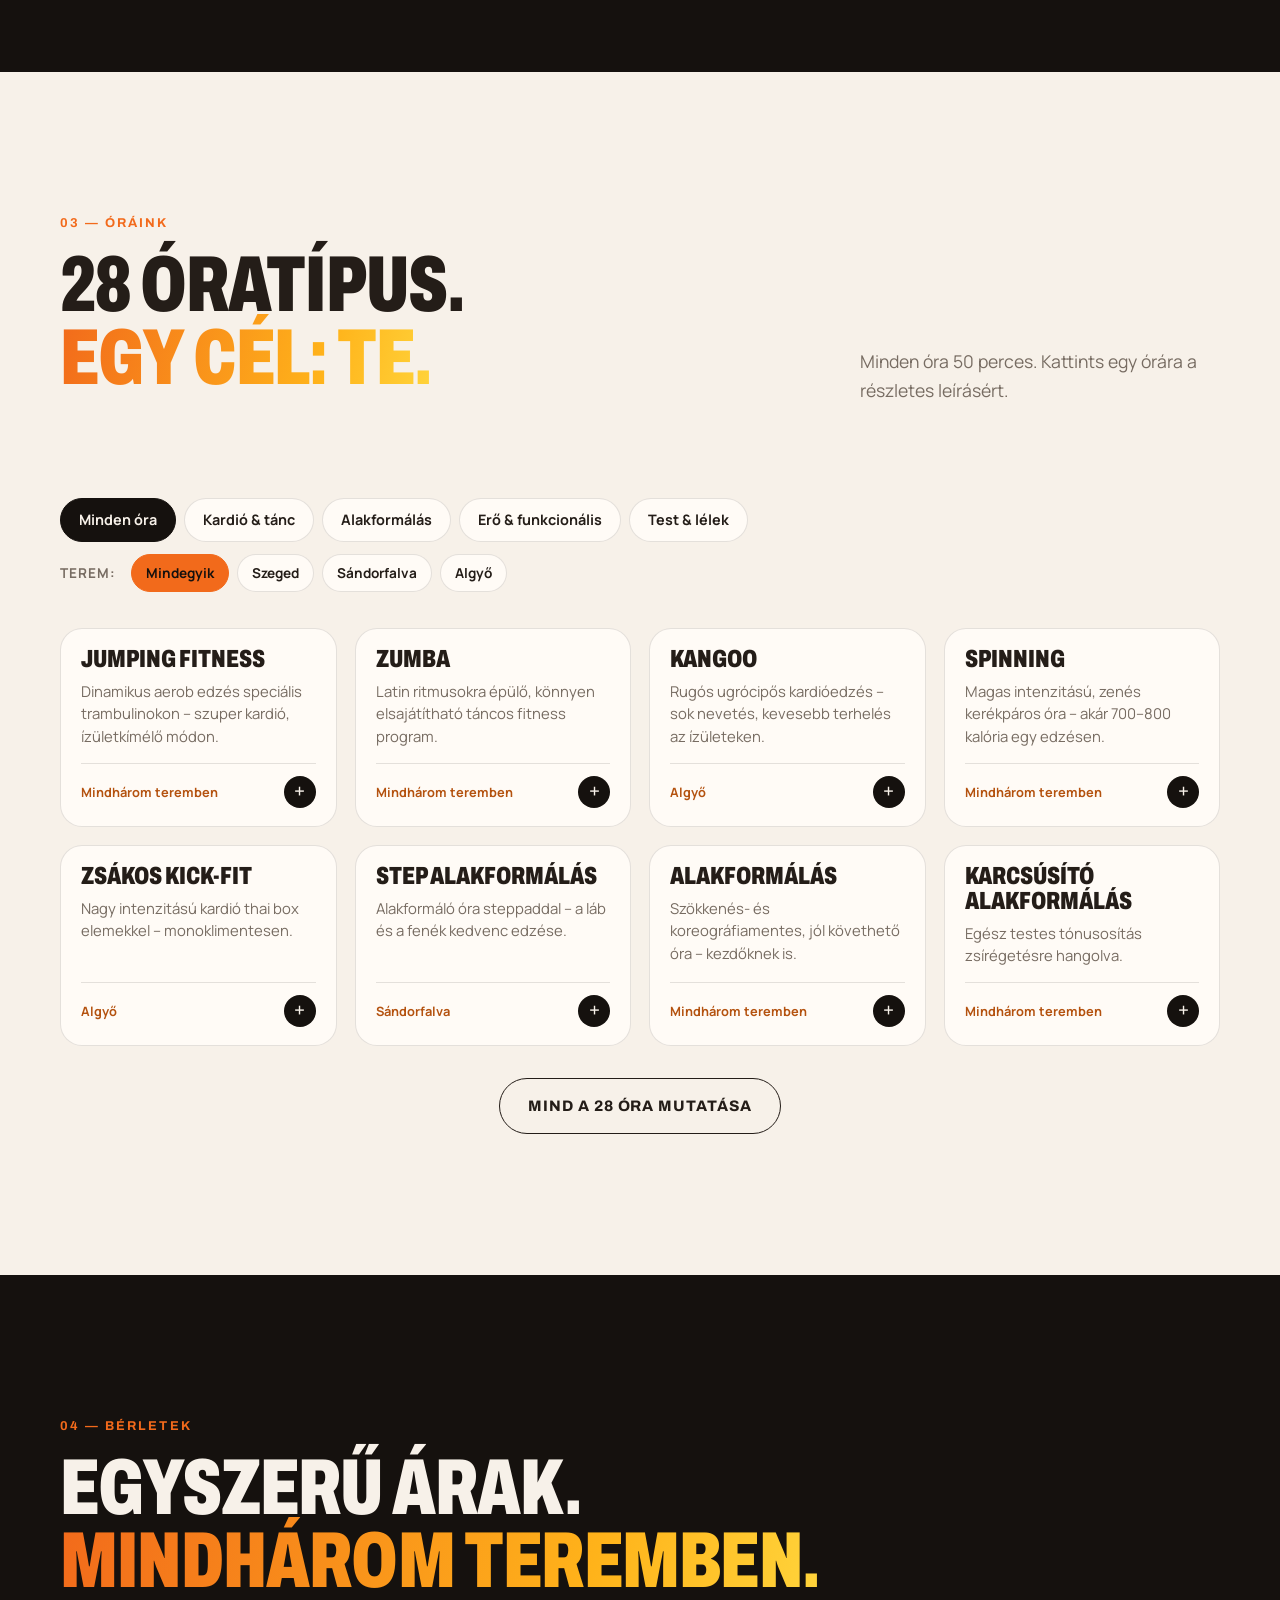
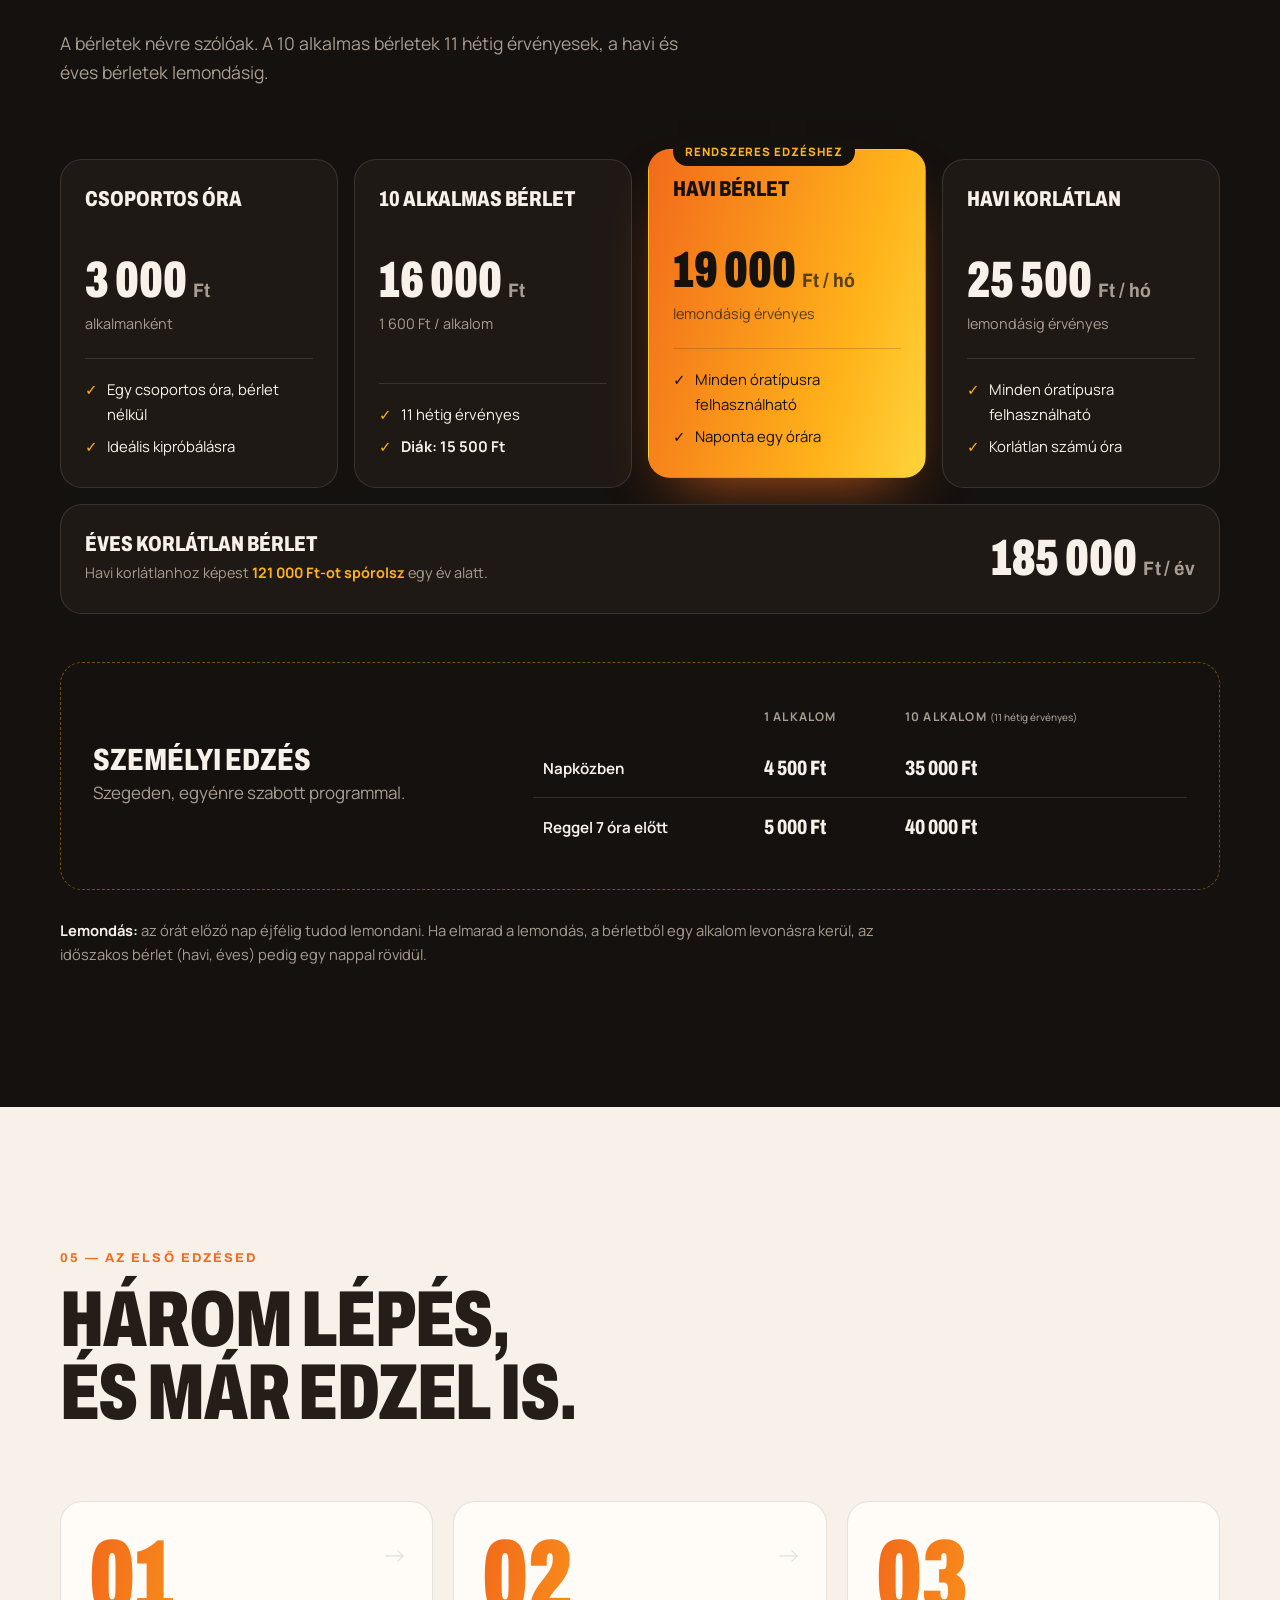
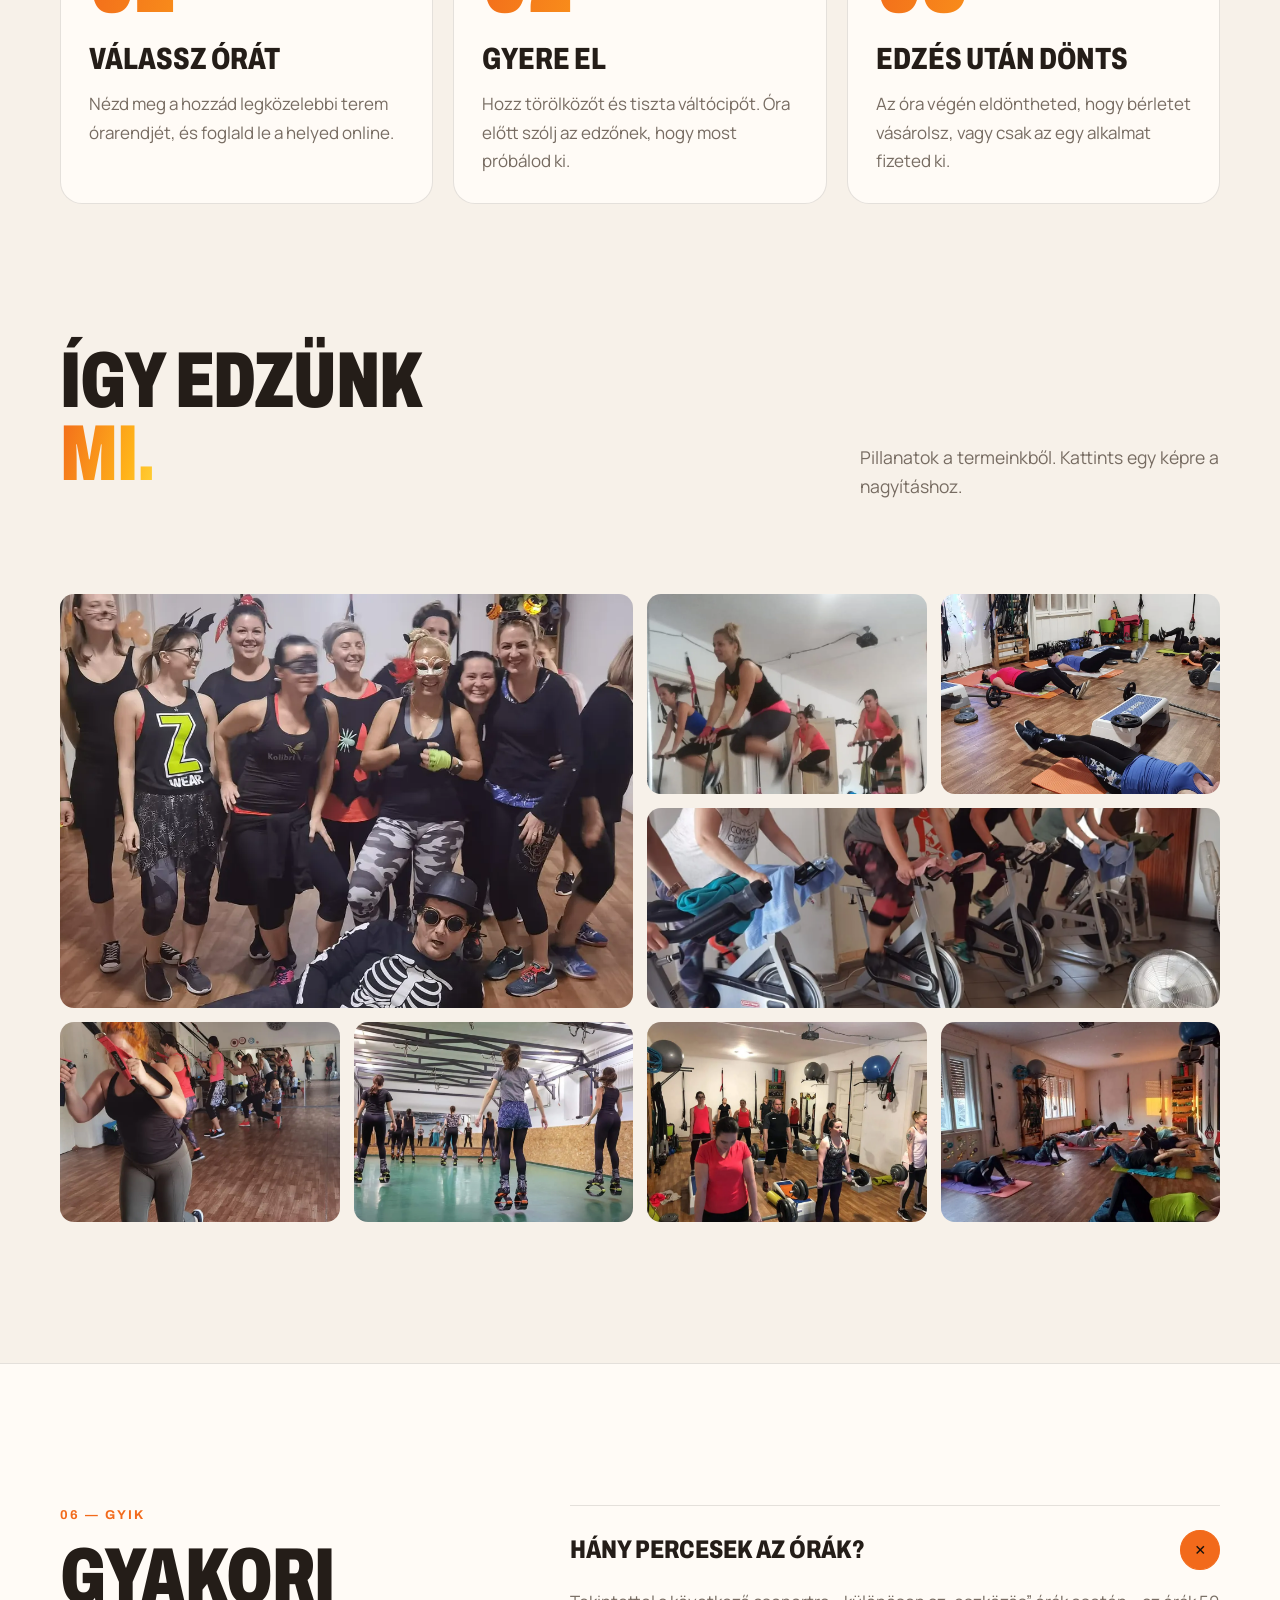
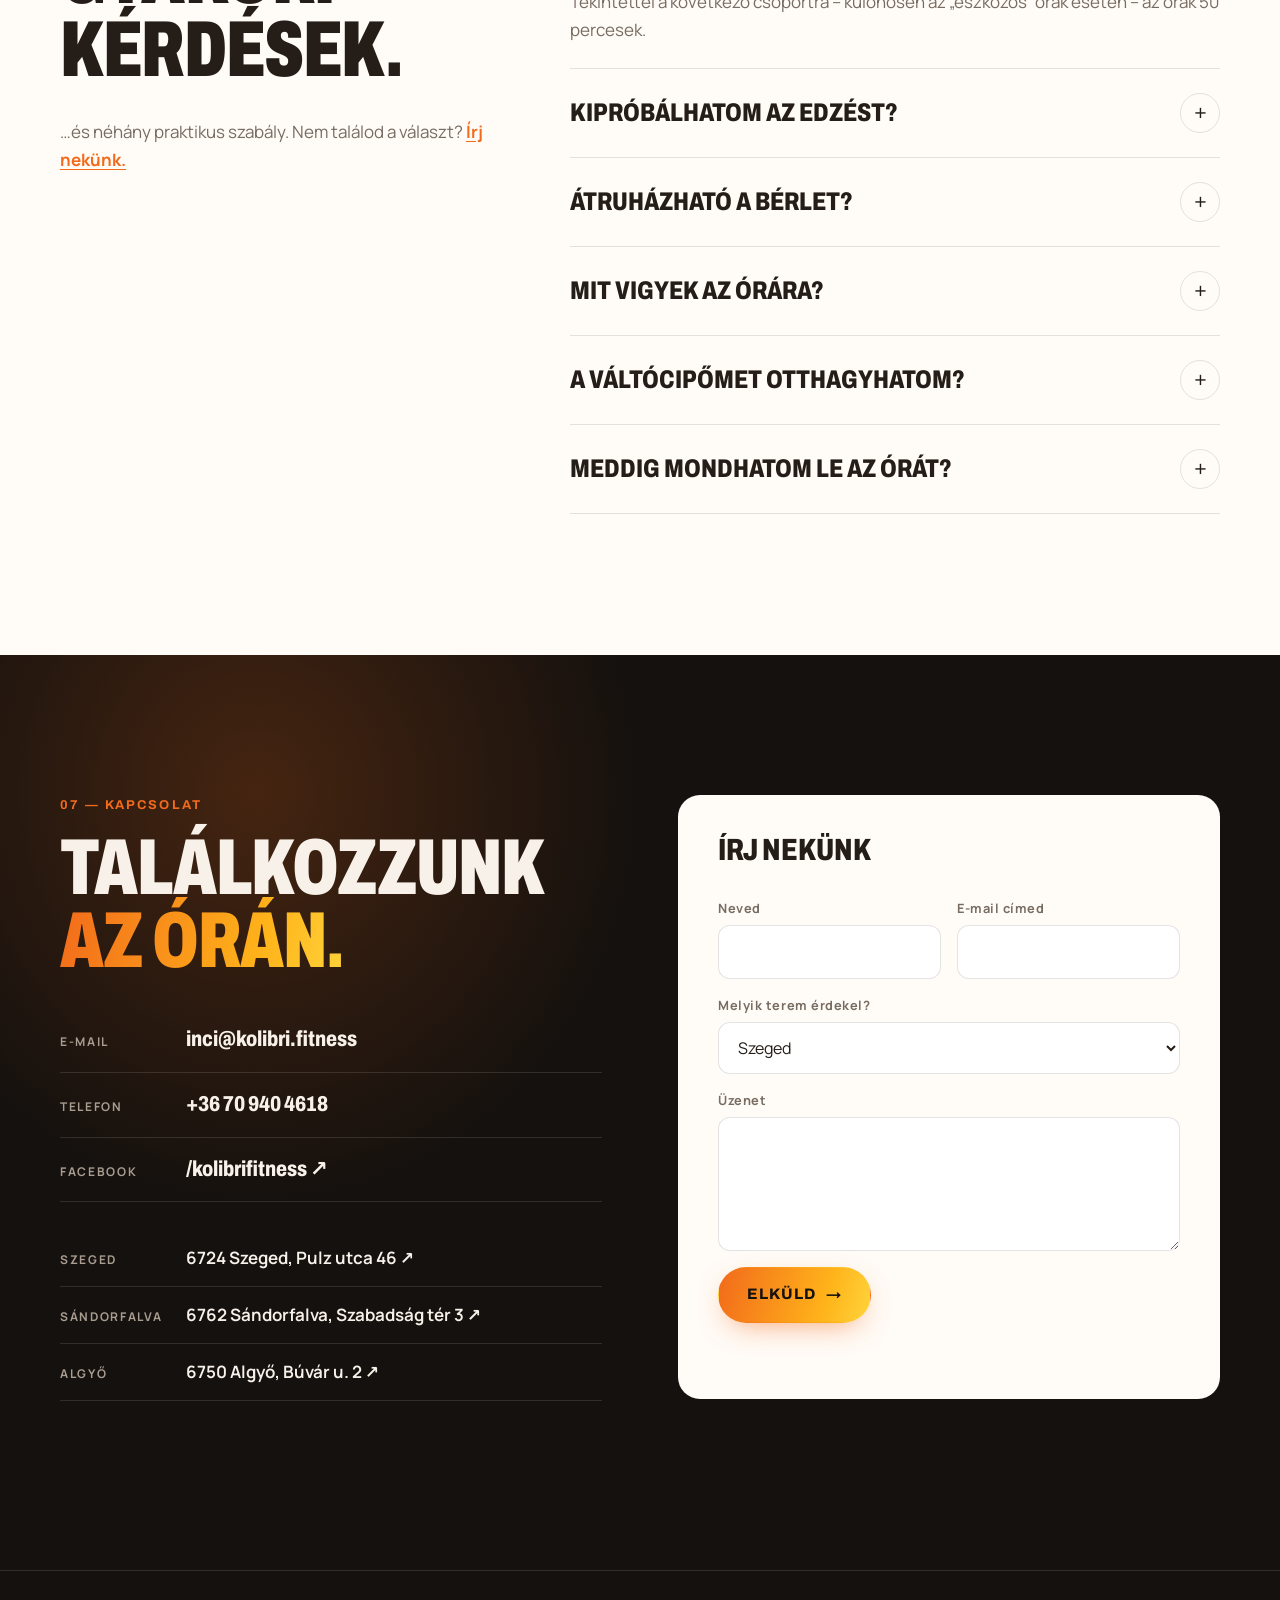
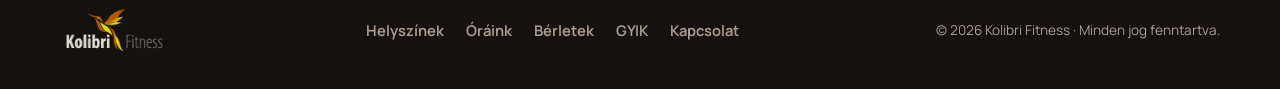
==== commit c69197be: "Kolibri Fitness: új, modern demóoldal valódi tartalommal Az új oldal a kolibri.fitness valódi tartal" ====
--- a/kolibri-fitness/index.html
+++ b/kolibri-fitness/index.html
@@ -1,390 +1,387 @@
 <!doctype html>
-<html lang="hu"><head>
-<meta charset="utf-8">
-<meta name="viewport" content="width=device-width, initial-scale=1">
-<title>Kolibri Fitness – Edzés, mozgás, lendület</title>
-<meta name="description" content="Kolibri Fitness – kérdése van az edzéssel kapcsolatban? Hívjon minket a +36 70 940 4618 telefonszámon, és egyeztessük a részleteket.">
-<link rel="preconnect" href="https://fonts.googleapis.com">
-<link rel="preconnect" href="https://fonts.gstatic.com" crossorigin="">
-<link href="https://fonts.googleapis.com/css2?family=Barlow+Condensed:wght@500;600;700;800&amp;family=Source+Sans+3:wght@400;600;700&amp;display=swap&amp;subset=latin-ext" rel="stylesheet">
-<script type="application/ld+json">
-{
-  "@context": "https://schema.org",
-  "@type": "LocalBusiness",
-  "name": "Kolibri Fitness",
-  "telephone": "+36709404618",
-  "url": "https://www.kolibri.fitness/"
-}
-</script>
-<style>
-:root{
-  --ink:#0e1719;
-  --ink-2:#16242a;
-  --paper:#f3f5f1;
-  --paper-2:#e6ebe4;
-  --text:#1b2426;
-  --muted:#475457;
-  --emerald:#0b6e60;
-  --emerald-dark:#08584d;
-  --lime:#c8f03c;
-  --on-dark:#e8eee9;
-  --on-dark-muted:#b6c3be;
-  --fail:#1f3a3a;
-  --head:"Barlow Condensed", "Arial Narrow", sans-serif;
-  --body:"Source Sans 3", "Segoe UI", sans-serif;
-  --wrap:1180px;
-}
-*,*::before,*::after{box-sizing:border-box}
-html{scroll-behavior:smooth;-webkit-text-size-adjust:100%}
-body{margin:0;font-family:var(--body);font-size:1.0625rem;line-height:1.6;color:var(--text);background:var(--paper);overflow-x:hidden}
-img,video{max-width:100%;display:block}
-a{color:var(--emerald)}
-a:hover{color:var(--emerald-dark)}
-:focus-visible{outline:3px solid var(--lime);outline-offset:3px;box-shadow:0 0 0 6px var(--ink)}
-.skip{position:absolute;left:-999px;top:0;background:var(--lime);color:var(--ink);padding:.6rem 1rem;z-index:100;font-weight:700}
-.skip:focus{left:1rem;top:1rem}
-.wrap{width:100%;max-width:var(--wrap);margin:0 auto;padding:0 1.25rem}
-h1,h2,h3{font-family:var(--head);line-height:1.02;margin:0 0 .6em;letter-spacing:.01em}
-h2{font-size:clamp(2.2rem,6vw,3.6rem);text-transform:uppercase;font-weight:800}
-h3{font-size:1.6rem;font-weight:700;text-transform:uppercase}
-.eyebrow{font-family:var(--head);font-weight:600;text-transform:uppercase;letter-spacing:.18em;font-size:.95rem;color:var(--emerald);margin:0 0 .8rem;display:flex;align-items:center;gap:.6rem}
-.eyebrow::before{content:"";width:28px;height:3px;background:currentColor}
-section{padding:4.5rem 0}
-
-/* Fejléc */
-.site-header{position:sticky;top:0;z-index:50;background:rgba(14,23,25,.94);backdrop-filter:blur(8px);-webkit-backdrop-filter:blur(8px);border-bottom:1px solid rgba(200,240,60,.18)}
-.nav{display:flex;align-items:center;justify-content:space-between;height:66px}
-.brand{font-family:var(--head);font-weight:800;font-size:1.6rem;text-transform:uppercase;color:var(--on-dark);text-decoration:none;letter-spacing:.04em;display:flex;align-items:center;gap:.5rem}
-.brand span{color:var(--lime)}
-.brand-mark{width:12px;height:12px;background:var(--lime);transform:skewX(-18deg)}
-.menu-btn{background:none;border:2px solid var(--on-dark-muted);color:var(--on-dark);width:46px;height:42px;display:grid;place-items:center;cursor:pointer;padding:0}
-.menu-btn span,.menu-btn span::before,.menu-btn span::after{display:block;width:20px;height:2px;background:currentColor;position:relative;transition:transform .25s ease}
-.menu-btn span::before,.menu-btn span::after{content:"";position:absolute;left:0}
-.menu-btn span::before{top:-6px}.menu-btn span::after{top:6px}
-.menu-btn[aria-expanded="true"] span{background:transparent}
-.menu-btn[aria-expanded="true"] span::before{transform:translateY(6px) rotate(45deg)}
-.menu-btn[aria-expanded="true"] span::after{transform:translateY(-6px) rotate(-45deg)}
-.nav-links{position:absolute;top:66px;left:0;right:0;background:var(--ink);list-style:none;margin:0;padding:.5rem 1.25rem 1.25rem;display:none;border-bottom:3px solid var(--lime)}
-.nav-links.open{display:block}
-.nav-links a{display:block;padding:.85rem 0;color:var(--on-dark);text-decoration:none;font-family:var(--head);font-size:1.35rem;text-transform:uppercase;letter-spacing:.06em;border-bottom:1px solid rgba(255,255,255,.08)}
-.nav-links a:hover{color:var(--lime)}
-.nav-links .nav-cta{margin-top:.8rem;border:0;background:var(--lime);color:var(--ink);text-align:center;font-weight:700}
-.nav-links .nav-cta:hover{color:var(--ink);background:#d8ff55}
-
-/* Hero – videós háttér */
-.hero{position:relative;background:var(--ink);color:var(--on-dark);padding:0;overflow:hidden;isolation:isolate}
-.hero-media{position:absolute;inset:0;z-index:-2;background:var(--fail)}
-.hero-media img,.hero-media video{position:absolute;inset:0;width:100%;height:100%;object-fit:cover}
-.hero-media img{filter:saturate(1.1)}
-.hero-media video{opacity:0;transition:opacity 1s ease}
-.hero-media.has-video video{opacity:1}
-.hero::after{content:"";position:absolute;inset:0;z-index:-1;background:linear-gradient(100deg,rgba(14,23,25,.94) 0%,rgba(14,23,25,.78) 55%,rgba(11,110,96,.5) 100%)}
-.hero-inner{min-height:calc(88vh - 66px);display:flex;flex-direction:column;justify-content:center;padding:4rem 1.25rem 4.5rem}
-.hero .eyebrow{color:var(--lime)}
-.hero h1{font-size:clamp(3.4rem,15vw,8.5rem);font-weight:800;text-transform:uppercase;margin-bottom:.25em;max-width:12ch}
-.hero h1 em{font-style:normal;color:var(--lime);display:block}
-.hero p.lead{font-size:1.2rem;max-width:34rem;color:var(--on-dark-muted);margin:0 0 2rem}
-.btn-row{display:flex;flex-wrap:wrap;gap:.8rem}
-.btn{display:inline-flex;align-items:center;gap:.6rem;font-family:var(--head);font-weight:700;font-size:1.25rem;text-transform:uppercase;letter-spacing:.06em;padding:.85rem 1.5rem;text-decoration:none;border:2px solid transparent;transition:transform .2s ease,background-color .2s ease}
-.btn-primary{background:var(--lime);color:var(--ink)}
-.btn-primary:hover{background:#d8ff55;color:var(--ink);transform:translateY(-2px)}
-.btn-ghost{border-color:var(--on-dark-muted);color:var(--on-dark)}
-.btn-ghost:hover{border-color:var(--lime);color:var(--lime)}
-.btn svg{width:20px;height:20px;flex:none}
-.video-toggle{position:absolute;right:1.25rem;bottom:4.2rem;z-index:2;background:rgba(14,23,25,.7);border:2px solid var(--on-dark-muted);color:var(--on-dark);font-family:var(--head);text-transform:uppercase;letter-spacing:.1em;font-size:.95rem;padding:.4rem .8rem;cursor:pointer;display:none}
-.video-toggle:hover{border-color:var(--lime);color:var(--lime)}
-.hero-media.has-video ~ .video-toggle{display:block}
-.hero-strip{border-top:1px solid rgba(255,255,255,.12);display:flex;flex-wrap:wrap;gap:.4rem 1.6rem;padding:1rem 1.25rem;font-family:var(--head);text-transform:uppercase;letter-spacing:.14em;color:var(--on-dark-muted);font-size:.95rem}
-.hero-strip b{color:var(--lime);font-weight:600}
-
-/* Lépések */
-.steps{background:var(--paper)}
-.steps-head{max-width:40rem;margin-bottom:2.5rem}
-.steps-head p{color:var(--muted);margin:0}
-.step-list{list-style:none;margin:0;padding:0;display:grid;gap:0;counter-reset:s}
-.step{counter-increment:s;padding:1.6rem 0 1.6rem 4.2rem;position:relative;border-top:2px solid var(--text)}
-.step:last-child{border-bottom:2px solid var(--text)}
-.step::before{content:"0" counter(s);position:absolute;left:0;top:1.35rem;font-family:var(--head);font-weight:800;font-size:2.6rem;line-height:1;color:var(--emerald)}
-.step h3{margin-bottom:.3rem}
-.step p{margin:0;color:var(--muted);max-width:32rem}
-
-/* Rólunk */
-.about{background:var(--ink);color:var(--on-dark)}
-.about .eyebrow{color:var(--lime)}
-.about-grid{display:grid;gap:2.5rem}
-.about-text p{color:var(--on-dark-muted);max-width:36rem}
-.about-text p strong{color:var(--on-dark)}
-.about-text a{color:var(--lime)}
-.about-media{display:grid;grid-template-columns:1fr;gap:.75rem;align-items:end}
-.frame{background:var(--fail);overflow:hidden;position:relative}
-.frame img{width:100%;height:100%;object-fit:cover}
-.frame-b{aspect-ratio:4/5;max-width:28rem}
-.frame-b::after{content:"";position:absolute;inset:0;background:linear-gradient(180deg,transparent 40%,rgba(11,110,96,.45))}
-.caption{font-size:.85rem;color:var(--on-dark-muted);margin-top:.6rem;grid-column:1/-1}
-
-/* Galéria */
-.gallery{background:var(--paper-2)}
-.gallery-head{display:flex;flex-wrap:wrap;justify-content:space-between;align-items:end;gap:1rem;margin-bottom:2rem}
-.gallery-head p{margin:0;color:var(--muted);max-width:28rem}
-.gallery-grid{display:grid;gap:.75rem;grid-template-columns:1fr}
-.g-item{aspect-ratio:4/3;margin:0}
-.g-item img{transition:transform .6s ease}
-.g-item:hover img{transform:scale(1.04)}
-
-/* Kapcsolat */
-.contact{background:var(--paper)}
-.contact-grid{display:grid;gap:2rem}
-.contact-card{border-left:6px solid var(--emerald);padding:.4rem 0 .4rem 1.4rem}
-.contact dl{margin:0;display:grid;gap:1.3rem}
-.contact dt{font-family:var(--head);text-transform:uppercase;letter-spacing:.14em;font-size:.95rem;color:var(--muted);font-weight:600}
-.contact dd{margin:.15rem 0 0;font-size:1.2rem;font-weight:600}
-.contact dd a{text-decoration-thickness:2px;text-underline-offset:3px}
-.big-phone{font-family:var(--head);font-size:clamp(2.4rem,9vw,4rem);font-weight:800;color:var(--text);text-decoration:none;line-height:1;display:inline-block;border-bottom:4px solid var(--lime)}
-.big-phone:hover{color:var(--emerald)}
-.contact-note{color:var(--muted);max-width:32rem}
-
-/* Lábléc */
-.site-footer{background:var(--ink);color:var(--on-dark-muted);padding:2.5rem 0 1.5rem;font-size:.98rem}
-.footer-top{display:grid;gap:1rem;padding-bottom:1.5rem;border-bottom:1px solid rgba(255,255,255,.1)}
-.site-footer .brand{font-size:1.4rem}
-.site-footer a{color:var(--on-dark)}
-.site-footer a:hover{color:var(--lime)}
-.footer-top p{margin:0}
-.credit{font-size:.82rem;margin:1.2rem 0 0}
-
-/* Képhiba */
-.img-fail{background:var(--fail)!important}
-.img-fail img{visibility:hidden}
-
-/* Animáció */
-.reveal{opacity:0;transform:translateY(18px);transition:opacity .7s ease,transform .7s ease}
-.reveal.in{opacity:1;transform:none}
-
-@media (min-width:768px){
-  section{padding:6rem 0}
-  .wrap{padding:0 2rem}
-  .hero-inner{padding:5rem 2rem 6rem}
-  .hero-strip{padding:1.1rem 2rem}
-  .video-toggle{right:2rem}
-  .step-list{grid-template-columns:repeat(3,1fr);gap:2rem}
-  .step{padding:4.2rem 0 1.6rem;border-bottom:2px solid var(--text)}
-  .step::before{top:1rem}
-  .gallery-grid{grid-template-columns:repeat(2,1fr)}
-  .gallery-grid .g-item:first-child{grid-column:1/-1;aspect-ratio:16/7}
-  .contact-grid{grid-template-columns:1.2fr 1fr;align-items:start}
-  .footer-top{grid-template-columns:1fr auto;align-items:center}
-}
-@media (min-width:1024px){
-  .menu-btn{display:none}
-  .nav-links{position:static;display:flex!important;align-items:center;gap:1.8rem;padding:0;background:none;border:0}
-  .nav-links a{border:0;padding:.3rem 0;font-size:1.1rem}
-  .nav-links .nav-cta{margin:0;padding:.5rem 1.1rem}
-  .about-grid{grid-template-columns:1fr 1fr;align-items:center;gap:4rem}
-  .about-media{justify-items:end}
-  .gallery-grid{grid-template-columns:2fr 1fr;grid-template-rows:repeat(2,1fr)}
-  .gallery-grid .g-item:first-child{grid-column:auto;grid-row:span 2;aspect-ratio:auto}
-  .gallery-grid .g-item{aspect-ratio:4/3}
-}
-@media (prefers-reduced-motion:reduce){
-  html{scroll-behavior:auto}
-  *,*::before,*::after{transition:none!important;animation:none!important}
-  .reveal{opacity:1;transform:none}
-}
-</style>
+<html lang="hu">
+<head>
+  <meta charset="utf-8">
+  <meta name="viewport" content="width=device-width, initial-scale=1">
+  <title>Kolibri Fitness – a Te női fitnesztermed | Szeged · Sándorfalva · Algyő</title>
+  <meta name="description" content="Családias hangulatú női fitnesztermek Szegeden, Sándorfalván és Algyőn. 28 óratípus a jumpingtól a pilatesig, képzett edzők, bérletek 3000 Ft-tól.">
+  <meta name="theme-color" content="#15110E">
+  <meta property="og:type" content="website">
+  <meta property="og:title" content="Kolibri Fitness – a Te női fitnesztermed">
+  <meta property="og:description" content="Családias női fitnesztermek Szegeden, Sándorfalván és Algyőn. 28 óratípus, képzett edzők.">
+  <meta property="og:image" content="img/kozosseg.webp">
+  <meta property="og:locale" content="hu_HU">
+  <link rel="icon" type="image/png" href="img/logo.png">
+  <link rel="preconnect" href="https://fonts.googleapis.com">
+  <link rel="preconnect" href="https://fonts.gstatic.com" crossorigin>
+  <link href="https://fonts.googleapis.com/css2?family=Archivo:wdth,wght@62..125,400..900&family=Manrope:wght@400..800&display=swap" rel="stylesheet">
+  <link rel="stylesheet" href="css/style.css">
+  <script type="application/ld+json">
+  {
+    "@context": "https://schema.org",
+    "@type": "HealthClub",
+    "name": "Kolibri Fitness",
+    "url": "https://www.kolibri.fitness/",
+    "email": "inci@kolibri.fitness",
+    "telephone": "+36709404618",
+    "sameAs": ["https://www.facebook.com/kolibrifitness"],
+    "department": [
+      {"@type": "HealthClub", "name": "Kolibri Szeged", "address": {"@type": "PostalAddress", "streetAddress": "Pulz utca 46", "postalCode": "6724", "addressLocality": "Szeged", "addressCountry": "HU"}},
+      {"@type": "HealthClub", "name": "Kolibri Sándorfalva", "address": {"@type": "PostalAddress", "streetAddress": "Szabadság tér 3", "postalCode": "6762", "addressLocality": "Sándorfalva", "addressCountry": "HU"}},
+      {"@type": "HealthClub", "name": "Kolibri Algyő", "address": {"@type": "PostalAddress", "streetAddress": "Búvár u. 2", "postalCode": "6750", "addressLocality": "Algyő", "addressCountry": "HU"}}
+    ]
+  }
+  </script>
 </head>
 <body>
-<a class="skip" href="#tartalom">Ugrás a tartalomra</a>
-
-<header class="site-header">
-  <nav class="wrap nav" aria-label="Fő navigáció">
-    <a class="brand" href="#kezdes"><i class="brand-mark" aria-hidden="true"></i>Kolibri <span>Fitness</span></a>
-    <button class="menu-btn" type="button" aria-expanded="false" aria-controls="menu" aria-label="Menü megnyitása"><span></span></button>
-    <ul class="nav-links" id="menu">
-      <li><a href="#kezdes">Kezdés</a></li>
-      <li><a href="#lepesek">Első lépések</a></li>
-      <li><a href="#rolunk">Rólunk</a></li>
-      <li><a href="#galeria">Galéria</a></li>
-      <li><a href="#kapcsolat">Kapcsolat</a></li>
-      <li><a class="nav-cta" href="tel:+36709404618">Hívás</a></li>
-    </ul>
-  </nav>
-</header>
-
-<main id="tartalom">
-  <section class="hero" id="kezdes" aria-labelledby="hero-cim">
-    <!--
-      HERO VIDEÓ: a kérésben nem érkezett konkrét videófájl / URL.
-      A videó beillesztéséhez írja be a valódi MP4 fájl címét a <video> elem
-      data-src attribútumába (pl. data-src="https://www.kolibri.fitness/.../hero.mp4").
-      Amíg ez üres, a meglévő fotó jelenik meg háttérként.
-    -->
-    <div class="hero-media" id="hero-media" aria-hidden="true">
-      <img src="https://images.pexels.com/photos/40371849/pexels-photo-40371849.jpeg?auto=compress&amp;cs=tinysrgb&amp;w=1920" alt="" onerror="this.parentElement.classList.add('img-fail')">
-      <video id="hero-video" muted loop playsinline preload="none" data-src="" poster="https://images.pexels.com/photos/40371849/pexels-photo-40371849.jpeg?auto=compress&amp;cs=tinysrgb&amp;w=1920"></video>
+  <a class="skip" href="#tartalom">Ugrás a tartalomra</a>
+
+  <!-- ============ HEADER ============ -->
+  <header class="header" id="header">
+    <div class="wrap header__inner">
+      <a class="brand" href="#top" aria-label="Kolibri Fitness – kezdőlap">
+        <img class="brand__logo" src="img/logo-light.png" alt="Kolibri Fitness" width="130" height="55">
+      </a>
+      <nav class="nav" id="nav" aria-label="Fő navigáció">
+        <ul class="nav__list">
+          <li><a href="#helyszinek">Helyszínek</a></li>
+          <li><a href="#orak">Óráink</a></li>
+          <li><a href="#berletek">Bérletek</a></li>
+          <li><a href="#elso-edzes">Első edzés</a></li>
+          <li><a href="#gyik">GYIK</a></li>
+          <li><a href="#kapcsolat">Kapcsolat</a></li>
+        </ul>
+        <a class="btn btn--primary nav__cta" href="#helyszinek">Foglalj órát</a>
+      </nav>
+      <button class="burger" id="burger" aria-label="Menü megnyitása" aria-expanded="false" aria-controls="nav">
+        <span></span><span></span>
+      </button>
     </div>
-    <button class="video-toggle" id="video-toggle" type="button" aria-pressed="false">Videó szüneteltetése</button>
-    <div class="wrap hero-inner">
-      <p class="eyebrow">Kolibri Fitness</p>
-      <h1 id="hero-cim">Mozgás. <em>Lendület.</em></h1>
-      <p class="lead">Szeretne rendszeresen edzeni? Hívjon minket, és egyeztessük, hogyan kezdhet bele.</p>
-      <div class="btn-row">
-        <a class="btn btn-primary" href="tel:+36709404618">
-          <svg viewBox="0 0 24 24" fill="none" stroke="currentColor" stroke-width="2.2" aria-hidden="true"><path d="M22 16.9v3a2 2 0 0 1-2.2 2 19.8 19.8 0 0 1-8.6-3.1 19.5 19.5 0 0 1-6-6A19.8 19.8 0 0 1 2.1 4.2 2 2 0 0 1 4.1 2h3a2 2 0 0 1 2 1.7c.1.9.4 1.8.7 2.7a2 2 0 0 1-.5 2.1L8 9.8a16 16 0 0 0 6 6l1.3-1.3a2 2 0 0 1 2.1-.4c.9.3 1.8.6 2.7.7a2 2 0 0 1 1.7 2z"></path></svg>
-          +36 70 940 4618
-        </a>
-        <a class="btn btn-ghost" href="#kapcsolat">Kapcsolat</a>
-      </div>
+  </header>
+
+  <main id="tartalom">
+
+    <!-- ============ HERO ============ -->
+    <section class="hero" id="top">
+      <div class="hero__glow" aria-hidden="true"></div>
+      <div class="wrap hero__grid">
+        <div class="hero__copy">
+          <p class="eyebrow reveal"><span class="dot"></span> Szeged · Sándorfalva · Algyő</p>
+          <h1 class="hero__title reveal">
+            <span>A Te női</span>
+            <span class="grad">fitnesz&shy;termed.</span>
+          </h1>
+          <p class="hero__lead reveal">Családias hangulatú mozgásközpont, kifejezetten női igényekre berendezve. Képzett edzők, 50 perces csoportos órák – jumpingtól a jógáig.</p>
+          <div class="hero__ctas reveal">
+            <a class="btn btn--primary btn--lg" href="#helyszinek">Válassz termet <span aria-hidden="true">↘</span></a>
+            <a class="btn btn--ghost btn--lg" href="#berletek">Bérletárak</a>
+          </div>
+          <dl class="stats reveal">
+            <div class="stat"><dt class="stat__num" data-count="3">3</dt><dd>helyszín</dd></div>
+            <div class="stat"><dt class="stat__num" data-count="28">28</dt><dd>óratípus</dd></div>
+            <div class="stat"><dt class="stat__num"><span data-count="50">50</span><small>′</small></dt><dd>egy óra hossza</dd></div>
+          </dl>
+        </div>
+
+        <div class="hero__visual reveal" aria-hidden="true">
+          <figure class="hv hv--a"><img src="img/nagylabda.webp" alt="" loading="eager"></figure>
+          <figure class="hv hv--b"><img src="img/jumping.webp" alt="" loading="eager"></figure>
+          <figure class="hv hv--c"><img src="img/joga.webp" alt="" loading="eager"></figure>
+          <div class="hero__badge">
+            <strong>Első óra?</strong>
+            <span>Edzés végén döntesz: bérlet vagy egy alkalom.</span>
+          </div>
+        </div>
+      </div>
+    </section>
+
+    <!-- ============ MARQUEE ============ -->
+    <div class="marquee" aria-hidden="true">
+      <div class="marquee__track" id="marquee"></div>
     </div>
-    <div class="hero-strip" aria-hidden="true"><b>Kolibri</b> Fitness <b>/</b> Edzés <b>/</b> Mozgás <b>/</b> Lendület</div>
-  </section>
-
-  <section class="steps" id="lepesek" aria-labelledby="lepesek-cim">
-    <div class="wrap">
-      <div class="steps-head reveal">
-        <p class="eyebrow">Első lépések</p>
-        <h2 id="lepesek-cim">Így kezdhet bele</h2>
-        <p>Nem kell mindent előre tudnia. Egy telefonhívással elindulhat.</p>
-      </div>
-      <ol class="step-list">
-        <li class="step reveal">
-          <h3>Hívjon minket</h3>
-          <p>Tárcsázza a <a href="tel:+36709404618">+36 70 940 4618</a> számot, és tegye fel kérdéseit.</p>
-        </li>
-        <li class="step reveal">
-          <h3>Egyeztessünk</h3>
-          <p>Beszéljük át, mit szeretne elérni, és milyen lehetőségek közül választhat.</p>
-        </li>
-        <li class="step reveal">
-          <h3>Kezdje el</h3>
-          <p>Ha minden világos, jöhet az első edzés. A többi már a rendszerességen múlik.</p>
-        </li>
-      </ol>
+
+    <!-- ============ ABOUT ============ -->
+    <section class="section about" id="rolunk">
+      <div class="wrap about__grid">
+        <div class="about__media reveal">
+          <img src="img/kozosseg.webp" alt="Mosolygó Kolibri-tagok jelmezben egy közös edzés után" loading="lazy">
+          <div class="about__tag">Közösség, nem csak edzés.</div>
+        </div>
+        <div class="about__copy">
+          <p class="kicker reveal">01 — Rólunk</p>
+          <h2 class="h2 reveal">Családias<br>mozgásközpont.</h2>
+          <p class="reveal">A Kolibri kifejezetten családias hangulatú, női fitnesztermekkel vár Szegeden, Sándorfalván és Algyőn, amelyeket női igények alapján rendeztünk be. Nagyon figyelünk az igényeidre, és segítünk, hogy elérd a célodat. Edzőink képzettek, bátran rájuk bízhatod magad.</p>
+          <p class="reveal muted">Az edzett, fitt és egészséges ember közérzete, munkabírása és teljesítménye is jóval meghaladja az átlagét. Ennek megszerzéséhez és megtartásához kínálunk lehetőséget a Kolibri mozgásközpontban.</p>
+          <ul class="chips reveal">
+            <li>Női igényekre szabott termek</li>
+            <li>Képzett edzők</li>
+            <li>50 perces órák</li>
+            <li>A váltócipőd ott hagyhatod</li>
+          </ul>
+        </div>
+      </div>
+    </section>
+
+    <!-- ============ LOCATIONS ============ -->
+    <section class="section section--dark locations" id="helyszinek">
+      <div class="wrap">
+        <div class="section__head">
+          <p class="kicker reveal">02 — Helyszínek</p>
+          <h2 class="h2 reveal">Három terem.<br><span class="grad">Egy közösség.</span></h2>
+          <p class="section__lead reveal">Válaszd ki a hozzád legközelebbi Kolibrit, nézd meg az órarendet, és foglald le a helyed online.</p>
+        </div>
+        <div class="loc-grid" id="locGrid"></div>
+      </div>
+    </section>
+
+    <!-- ============ CLASSES ============ -->
+    <section class="section classes" id="orak">
+      <div class="wrap">
+        <div class="section__head section__head--row">
+          <div>
+            <p class="kicker reveal">03 — Óráink</p>
+            <h2 class="h2 reveal">28 óratípus.<br><span class="grad">Egy cél: Te.</span></h2>
+          </div>
+          <p class="section__lead reveal">Minden óra 50 perces. Kattints egy órára a részletes leírásért.</p>
+        </div>
+
+        <div class="filters reveal" role="group" aria-label="Órák szűrése">
+          <div class="filters__row" id="catFilter"></div>
+          <div class="filters__row filters__row--loc" id="locFilter"></div>
+        </div>
+
+        <div class="class-grid" id="classGrid" aria-live="polite"></div>
+        <div class="class-more" id="classMore" hidden>
+          <button type="button" class="btn btn--ghost btn--lg" id="classMoreBtn"></button>
+        </div>
+      </div>
+    </section>
+
+    <!-- ============ PRICING ============ -->
+    <section class="section section--dark pricing" id="berletek">
+      <div class="wrap">
+        <div class="section__head">
+          <p class="kicker reveal">04 — Bérletek</p>
+          <h2 class="h2 reveal">Egyszerű árak.<br><span class="grad">Mindhárom teremben.</span></h2>
+          <p class="section__lead reveal">A bérletek névre szólóak. A 10 alkalmas bérletek 11 hétig érvényesek, a havi és éves bérletek lemondásig.</p>
+        </div>
+
+        <div class="price-grid">
+          <article class="price reveal">
+            <h3 class="price__name">Csoportos óra</h3>
+            <p class="price__amount">3 000 <span>Ft</span></p>
+            <p class="price__per">alkalmanként</p>
+            <ul class="price__list">
+              <li>Egy csoportos óra, bérlet nélkül</li>
+              <li>Ideális kipróbálásra</li>
+            </ul>
+          </article>
+
+          <article class="price reveal">
+            <h3 class="price__name">10 alkalmas bérlet</h3>
+            <p class="price__amount">16 000 <span>Ft</span></p>
+            <p class="price__per">1 600 Ft / alkalom</p>
+            <ul class="price__list">
+              <li>11 hétig érvényes</li>
+              <li><strong>Diák: 15 500 Ft</strong></li>
+            </ul>
+          </article>
+
+          <article class="price price--featured reveal">
+            <p class="price__badge">Rendszeres edzéshez</p>
+            <h3 class="price__name">Havi bérlet</h3>
+            <p class="price__amount">19 000 <span>Ft / hó</span></p>
+            <p class="price__per">lemondásig érvényes</p>
+            <ul class="price__list">
+              <li>Minden óratípusra felhasználható</li>
+              <li>Naponta egy órára</li>
+            </ul>
+          </article>
+
+          <article class="price reveal">
+            <h3 class="price__name">Havi korlátlan</h3>
+            <p class="price__amount">25 500 <span>Ft / hó</span></p>
+            <p class="price__per">lemondásig érvényes</p>
+            <ul class="price__list">
+              <li>Minden óratípusra felhasználható</li>
+              <li>Korlátlan számú óra</li>
+            </ul>
+          </article>
+
+          <article class="price price--wide reveal">
+            <div>
+              <h3 class="price__name">Éves korlátlan bérlet</h3>
+              <p class="price__per">Havi korlátlanhoz képest <strong>121 000 Ft-ot spórolsz</strong> egy év alatt.</p>
+            </div>
+            <p class="price__amount">185 000 <span>Ft / év</span></p>
+          </article>
+        </div>
+
+        <div class="pt reveal">
+          <div class="pt__head">
+            <h3 class="h3">Személyi edzés</h3>
+            <p class="muted">Szegeden, egyénre szabott programmal.</p>
+          </div>
+          <table class="pt__table">
+            <thead><tr><th scope="col"></th><th scope="col">1 alkalom</th><th scope="col">10 alkalom <small>(11 hétig érvényes)</small></th></tr></thead>
+            <tbody>
+              <tr><th scope="row">Napközben</th><td>4 500 Ft</td><td>35 000 Ft</td></tr>
+              <tr><th scope="row">Reggel 7 óra előtt</th><td>5 000 Ft</td><td>40 000 Ft</td></tr>
+            </tbody>
+          </table>
+        </div>
+
+        <p class="note reveal"><strong>Lemondás:</strong> az órát előző nap éjfélig tudod lemondani. Ha elmarad a lemondás, a bérletből egy alkalom levonásra kerül, az időszakos bérlet (havi, éves) pedig egy nappal rövidül.</p>
+      </div>
+    </section>
+
+    <!-- ============ FIRST WORKOUT ============ -->
+    <section class="section steps" id="elso-edzes">
+      <div class="wrap">
+        <div class="section__head">
+          <p class="kicker reveal">05 — Az első edzésed</p>
+          <h2 class="h2 reveal">Három lépés,<br>és már edzel is.</h2>
+        </div>
+        <ol class="step-list">
+          <li class="step reveal">
+            <span class="step__num">01</span>
+            <h3 class="h3">Válassz órát</h3>
+            <p>Nézd meg a hozzád legközelebbi terem órarendjét, és foglald le a helyed online.</p>
+          </li>
+          <li class="step reveal">
+            <span class="step__num">02</span>
+            <h3 class="h3">Gyere el</h3>
+            <p>Hozz törölközőt és tiszta váltócipőt. Óra előtt szólj az edzőnek, hogy most próbálod ki.</p>
+          </li>
+          <li class="step reveal">
+            <span class="step__num">03</span>
+            <h3 class="h3">Edzés után dönts</h3>
+            <p>Az óra végén eldöntheted, hogy bérletet vásárolsz, vagy csak az egy alkalmat fizeted ki.</p>
+          </li>
+        </ol>
+      </div>
+    </section>
+
+    <!-- ============ GALLERY ============ -->
+    <section class="section section--tight gallery" id="galeria">
+      <div class="wrap">
+        <div class="section__head section__head--row">
+          <h2 class="h2 reveal">Így edzünk<br><span class="grad">mi.</span></h2>
+          <p class="section__lead reveal">Pillanatok a termeinkből. Kattints egy képre a nagyításhoz.</p>
+        </div>
+        <div class="gallery__grid" id="gallery"></div>
+      </div>
+    </section>
+
+    <!-- ============ FAQ ============ -->
+    <section class="section faq" id="gyik">
+      <div class="wrap faq__grid">
+        <div>
+          <p class="kicker reveal">06 — GYIK</p>
+          <h2 class="h2 reveal">Gyakori<br>kérdések.</h2>
+          <p class="muted reveal">…és néhány praktikus szabály. Nem találod a választ? <a class="link" href="#kapcsolat">Írj nekünk.</a></p>
+        </div>
+        <div class="acc reveal">
+          <details open>
+            <summary>Hány percesek az órák?</summary>
+            <p>Tekintettel a következő csoportra – különösen az „eszközös” órák esetén – az órák 50 percesek.</p>
+          </details>
+          <details>
+            <summary>Kipróbálhatom az edzést?</summary>
+            <p>Igen. Edzés végén eldöntheted, hogy bérletet vásárolsz vagy egy alkalmat fizetsz. Ha élni szeretnél ezzel a lehetőséggel, jelezd az edzőnek az óra előtt.</p>
+          </details>
+          <details>
+            <summary>Átruházható a bérlet?</summary>
+            <p>Nem, a bérlet névre szól, csak Te használhatod.</p>
+          </details>
+          <details>
+            <summary>Mit vigyek az órára?</summary>
+            <p>Törölközőt és tiszta váltócipőt.</p>
+          </details>
+          <details>
+            <summary>A váltócipőmet otthagyhatom?</summary>
+            <p>Igen, nem kell magaddal cipelned.</p>
+          </details>
+          <details>
+            <summary>Meddig mondhatom le az órát?</summary>
+            <p>Előző nap éjfélig. Az óralemondás elmulasztása a bérletből egy alkalom levonásával jár, az időszakos bérlet (havi, éves) egy nappal rövidül.</p>
+          </details>
+        </div>
+      </div>
+    </section>
+
+    <!-- ============ CONTACT ============ -->
+    <section class="section section--dark contact" id="kapcsolat">
+      <div class="wrap contact__grid">
+        <div>
+          <p class="kicker reveal">07 — Kapcsolat</p>
+          <h2 class="h2 reveal">Találkozzunk<br><span class="grad">az órán.</span></h2>
+          <ul class="contact__list reveal">
+            <li><span>E-mail</span><a href="mailto:inci@kolibri.fitness">inci@kolibri.fitness</a></li>
+            <li><span>Telefon</span><a href="tel:+36709404618">+36 70 940 4618</a></li>
+            <li><span>Facebook</span><a href="https://www.facebook.com/kolibrifitness" target="_blank" rel="noopener">/kolibrifitness ↗</a></li>
+          </ul>
+          <ul class="addr reveal" id="addrList"></ul>
+        </div>
+
+        <form class="form reveal" id="contactForm" novalidate>
+          <h3 class="h3">Írj nekünk</h3>
+          <div class="form__row">
+            <label class="field"><span>Neved</span><input name="name" type="text" autocomplete="name" required></label>
+            <label class="field"><span>E-mail címed</span><input name="email" type="email" autocomplete="email" required></label>
+          </div>
+          <label class="field"><span>Melyik terem érdekel?</span>
+            <select name="loc">
+              <option>Szeged</option>
+              <option>Sándorfalva</option>
+              <option>Algyő</option>
+              <option>Még nem tudom</option>
+            </select>
+          </label>
+          <label class="field"><span>Üzenet</span><textarea name="msg" rows="4" required></textarea></label>
+          <button class="btn btn--primary btn--lg" type="submit">Elküld <span aria-hidden="true">→</span></button>
+          <p class="form__status" id="formStatus" role="status"></p>
+        </form>
+      </div>
+    </section>
+  </main>
+
+  <!-- ============ FOOTER ============ -->
+  <footer class="footer">
+    <div class="wrap footer__inner">
+      <img src="img/logo-light.png" alt="Kolibri Fitness" width="120" height="51">
+      <nav class="footer__nav" aria-label="Lábléc">
+        <a href="#helyszinek">Helyszínek</a>
+        <a href="#orak">Óráink</a>
+        <a href="#berletek">Bérletek</a>
+        <a href="#gyik">GYIK</a>
+        <a href="#kapcsolat">Kapcsolat</a>
+      </nav>
+      <p class="footer__copy">© <span id="year">2026</span> Kolibri Fitness · Minden jog fenntartva.</p>
     </div>
-  </section>
-
-  <section class="about" id="rolunk" aria-labelledby="rolunk-cim">
-    <div class="wrap about-grid">
-      <div class="about-text reveal">
-        <p class="eyebrow">Rólunk</p>
-        <h2 id="rolunk-cim">A Kolibri Fitness a mozgásról szól</h2>
-        <p>A kolibri kicsi, de fáradhatatlan. <strong>Kitartás, könnyedség, energia</strong> – ezt a szemléletet viszi a nevében a Kolibri Fitness.</p>
-        <p>Minden aktuális információról telefonon szívesen tájékoztatjuk. További részleteket jelenlegi weboldalunkon is talál: <a href="https://www.kolibri.fitness/" target="_blank" rel="noopener">kolibri.fitness</a>.</p>
-      </div>
-      <div class="about-media reveal">
-        <div class="frame frame-b">
-          <img src="https://images.pexels.com/photos/40371849/pexels-photo-40371849.jpeg?auto=compress&amp;cs=tinysrgb&amp;w=1440" alt="Illusztrációs hangulatkép edzésről" loading="lazy" onerror="this.parentElement.classList.add('img-fail')">
-        </div>
-        <p class="caption">A kép illusztráció (stock fotó).</p>
-      </div>
+  </footer>
+
+  <!-- ============ MODAL + LIGHTBOX ============ -->
+  <dialog class="modal" id="classModal" aria-labelledby="modalTitle">
+    <button class="modal__close" data-close aria-label="Bezárás">×</button>
+    <div class="modal__media" id="modalMedia"></div>
+    <div class="modal__body">
+      <p class="kicker" id="modalCat"></p>
+      <h3 class="h2" id="modalTitle"></h3>
+      <ul class="tags" id="modalLocs"></ul>
+      <div class="modal__text" id="modalText"></div>
+      <a class="btn btn--primary" href="#helyszinek" data-close>Időpontot foglalok</a>
     </div>
-  </section>
-
-  <section class="gallery" id="galeria" aria-labelledby="galeria-cim">
-    <div class="wrap">
-      <div class="gallery-head reveal">
-        <div>
-          <p class="eyebrow">Galéria</p>
-          <h2 id="galeria-cim">Hangulatképek</h2>
-        </div>
-        <p>Illusztrációs fotók a mozgás és az edzés világából.</p>
-      </div>
-      <div class="gallery-grid">
-        <figure class="frame g-item reveal">
-          <img src="https://images.pexels.com/photos/40371850/pexels-photo-40371850.jpeg?auto=compress&amp;cs=tinysrgb&amp;w=1440" alt="Illusztrációs fotó: edzés, mozgás" loading="lazy" onerror="this.parentElement.classList.add('img-fail')">
-        </figure>
-        <figure class="frame g-item reveal">
-          <img src="https://images.pexels.com/photos/40006615/pexels-photo-40006615.jpeg?auto=compress&amp;cs=tinysrgb&amp;w=1440" alt="Illusztrációs fotó: fitnesz hangulatkép" loading="lazy" onerror="this.parentElement.classList.add('img-fail')">
-        </figure>
-        <figure class="frame g-item reveal">
-          <img src="https://images.pexels.com/photos/40371837/pexels-photo-40371837.jpeg?auto=compress&amp;cs=tinysrgb&amp;w=1440" alt="Illusztrációs fotó: aktív életmód" loading="lazy" onerror="this.parentElement.classList.add('img-fail')">
-        </figure>
-      </div>
-    </div>
-  </section>
-
-  <section class="contact" id="kapcsolat" aria-labelledby="kapcsolat-cim">
-    <div class="wrap contact-grid">
-      <div class="reveal">
-        <p class="eyebrow">Kapcsolat</p>
-        <h2 id="kapcsolat-cim">Hívjon bátran</h2>
-        <p class="contact-note">Kérdése van? A leggyorsabb, ha felhív minket. Szívesen segítünk.</p>
-        <a class="big-phone" href="tel:+36709404618">+36 70 940 4618</a>
-      </div>
-      <div class="contact-card reveal">
-        <dl>
-          <div>
-            <dt>Telefon</dt>
-            <dd><a href="tel:+36709404618">+36 70 940 4618</a></dd>
-          </div>
-          <div>
-            <dt>Weboldal</dt>
-            <dd><a href="https://www.kolibri.fitness/" target="_blank" rel="noopener">www.kolibri.fitness</a></dd>
-          </div>
-          <div>
-            <dt>Cím és nyitvatartás</dt>
-            <dd style="font-weight:400;font-size:1.05rem">Érdeklődjön telefonon, szívesen tájékoztatjuk.</dd>
-          </div>
-        </dl>
-      </div>
-    </div>
-  </section>
-</main>
-
-<footer class="site-footer">
-  <div class="wrap">
-    <div class="footer-top">
-      <a class="brand" href="#kezdes"><i class="brand-mark" aria-hidden="true"></i>Kolibri <span>Fitness</span></a>
-      <p>Telefon: <a href="tel:+36709404618">+36 70 940 4618</a> · <a href="https://www.kolibri.fitness/" target="_blank" rel="noopener">kolibri.fitness</a></p>
-    </div>
-    <p class="credit">© <span id="ev"></span> Kolibri Fitness · Készítette: <a href="https://auracode.hu" target="_blank" rel="noopener">AuraCode</a></p>
-  </div>
-</footer>
-
-<script>
-(function(){
-  var btn=document.querySelector('.menu-btn');
-  var menu=document.getElementById('menu');
-  function closeMenu(){menu.classList.remove('open');btn.setAttribute('aria-expanded','false');btn.setAttribute('aria-label','Menü megnyitása');}
-  btn.addEventListener('click',function(){
-    var open=menu.classList.toggle('open');
-    btn.setAttribute('aria-expanded',open?'true':'false');
-    btn.setAttribute('aria-label',open?'Menü bezárása':'Menü megnyitása');
-  });
-  menu.querySelectorAll('a').forEach(function(a){a.addEventListener('click',closeMenu);});
-  document.addEventListener('keydown',function(e){if(e.key==='Escape'&&menu.classList.contains('open')){closeMenu();btn.focus();}});
-
-  document.getElementById('ev').textContent=new Date().getFullYear();
-
-  var reduce=window.matchMedia('(prefers-reduced-motion: reduce)').matches;
-
-  /* Hero videó: csak akkor töltődik be, ha a data-src ki van töltve */
-  var media=document.getElementById('hero-media');
-  var video=document.getElementById('hero-video');
-  var toggle=document.getElementById('video-toggle');
-  var src=(video.getAttribute('data-src')||'').trim();
-  if(src && !reduce){
-    var s=document.createElement('source');
-    s.src=src;s.type='video/mp4';
-    video.appendChild(s);
-    video.addEventListener('canplay',function(){media.classList.add('has-video');},{once:true});
-    video.addEventListener('error',function(){media.classList.remove('has-video');},true);
-    s.addEventListener('error',function(){media.classList.remove('has-video');});
-    video.load();
-    var p=video.play();
-    if(p&&p.catch){p.catch(function(){});}
-    toggle.addEventListener('click',function(){
-      if(video.paused){video.play();toggle.textContent='Videó szüneteltetése';toggle.setAttribute('aria-pressed','false');}
-      else{video.pause();toggle.textContent='Videó lejátszása';toggle.setAttribute('aria-pressed','true');}
-    });
-  }
-
-  var els=document.querySelectorAll('.reveal');
-  if(reduce||!('IntersectionObserver' in window)){els.forEach(function(el){el.classList.add('in');});return;}
-  var io=new IntersectionObserver(function(entries){
-    entries.forEach(function(en){if(en.isIntersecting){en.target.classList.add('in');io.unobserve(en.target);}});
-  },{threshold:.12,rootMargin:'0px 0px -40px 0px'});
-  els.forEach(function(el){io.observe(el);});
-})();
-</script>
-
-</body></html>+  </dialog>
+
+  <dialog class="lightbox" id="lightbox" aria-label="Kép nagyítva">
+    <button class="modal__close" data-close aria-label="Bezárás">×</button>
+    <button class="lightbox__nav lightbox__nav--prev" data-dir="-1" aria-label="Előző kép">‹</button>
+    <img id="lightboxImg" alt="">
+    <button class="lightbox__nav lightbox__nav--next" data-dir="1" aria-label="Következő kép">›</button>
+  </dialog>
+
+  <script src="js/data.js"></script>
+  <script src="js/main.js"></script>
+</body>
+</html>
--- a/kolibri-fitness/css/style.css
+++ b/kolibri-fitness/css/style.css
@@ -0,0 +1,603 @@
+/* =========================================================
+   Kolibri Fitness – design tokens
+   ========================================================= */
+:root {
+  --ink: #15110e;
+  --ink-2: #1f1915;
+  --ink-3: #2a231d;
+  --cream: #f7f1e9;
+  --paper: #fffbf6;
+  --text: #241d18;
+  --muted: #776c62;
+  --muted-dark: #a99d91;
+  --line: rgba(36, 29, 24, 0.12);
+  --line-dark: rgba(255, 245, 235, 0.12);
+
+  --orange: #f26a1b;
+  --amber: #ffb31a;
+  --yellow: #ffd43b;
+  --grad: linear-gradient(105deg, var(--orange) 0%, var(--amber) 70%, var(--yellow) 100%);
+
+  --display: 'Archivo', 'Arial Narrow', system-ui, sans-serif;
+  --body: 'Manrope', system-ui, -apple-system, 'Segoe UI', sans-serif;
+
+  --radius: 22px;
+  --radius-sm: 14px;
+  --wrap: 1240px;
+  --pad: clamp(20px, 4vw, 40px);
+  --ease: cubic-bezier(0.2, 0.7, 0.2, 1);
+  --header-h: 76px;
+}
+
+/* =========================================================
+   Base
+   ========================================================= */
+*, *::before, *::after { box-sizing: border-box; }
+html { scroll-behavior: smooth; scroll-padding-top: calc(var(--header-h) + 8px); -webkit-text-size-adjust: 100%; }
+html.dialog-open { overflow: hidden; }
+body {
+  margin: 0;
+  font-family: var(--body);
+  font-size: 17px;
+  line-height: 1.65;
+  color: var(--text);
+  background: var(--cream);
+  -webkit-font-smoothing: antialiased;
+  text-rendering: optimizeLegibility;
+}
+img { display: block; max-width: 100%; height: auto; }
+a { color: inherit; }
+button { font: inherit; color: inherit; }
+p { margin: 0 0 1em; }
+h1, h2, h3 { margin: 0; }
+:focus-visible { outline: 3px solid var(--amber); outline-offset: 3px; border-radius: 6px; }
+::selection { background: var(--amber); color: var(--ink); }
+
+.wrap { width: 100%; max-width: var(--wrap); margin: 0 auto; padding: 0 var(--pad); }
+.skip { position: absolute; left: -999px; top: 8px; z-index: 100; background: var(--amber); color: var(--ink); padding: 10px 16px; border-radius: 10px; font-weight: 700; }
+.skip:focus { left: 8px; }
+.muted { color: var(--muted); }
+.grad { background: var(--grad); -webkit-background-clip: text; background-clip: text; color: transparent; }
+.link { color: var(--orange); font-weight: 700; text-underline-offset: 3px; }
+
+/* ---------- Type ---------- */
+.h2 {
+  font-family: var(--display);
+  font-stretch: 68%;
+  font-weight: 850;
+  font-size: clamp(2.6rem, 6.2vw, 5.2rem);
+  line-height: 0.92;
+  letter-spacing: -0.01em;
+  text-transform: uppercase;
+  margin-bottom: 0.4em;
+}
+.h3 {
+  font-family: var(--display);
+  font-stretch: 75%;
+  font-weight: 800;
+  font-size: clamp(1.5rem, 2.4vw, 2rem);
+  line-height: 1;
+  text-transform: uppercase;
+  margin-bottom: 0.5em;
+}
+.kicker, .eyebrow {
+  font-family: var(--display);
+  font-stretch: 100%;
+  font-weight: 700;
+  font-size: 0.8rem;
+  letter-spacing: 0.16em;
+  text-transform: uppercase;
+  color: var(--orange);
+  margin-bottom: 1.1em;
+}
+.eyebrow { display: inline-flex; align-items: center; gap: 10px; color: var(--muted-dark); }
+.eyebrow .dot { width: 8px; height: 8px; border-radius: 50%; background: var(--grad); box-shadow: 0 0 0 4px rgba(255, 179, 26, 0.18); }
+
+/* ---------- Buttons ---------- */
+.btn {
+  --h: 48px;
+  display: inline-flex; align-items: center; justify-content: center; gap: 10px;
+  min-height: var(--h); padding: 0 22px;
+  border-radius: 999px; border: 1.5px solid transparent;
+  font-family: var(--display); font-stretch: 100%; font-weight: 750; font-size: 0.9rem;
+  letter-spacing: 0.06em; text-transform: uppercase; text-decoration: none; white-space: nowrap;
+  cursor: pointer; transition: transform .25s var(--ease), background-color .25s, color .25s, border-color .25s, box-shadow .25s;
+}
+.btn--lg { --h: 56px; padding: 0 28px; font-size: 0.95rem; }
+.btn--primary { background: var(--grad); color: var(--ink); box-shadow: 0 10px 30px -12px rgba(242, 106, 27, 0.7); }
+.btn--primary:hover { transform: translateY(-2px); box-shadow: 0 16px 34px -12px rgba(242, 106, 27, 0.85); }
+.btn--ghost { border-color: currentColor; background: transparent; }
+.btn--ghost:hover { background: var(--text); color: var(--cream); border-color: var(--text); }
+.section--dark .btn--ghost:hover, .hero .btn--ghost:hover { background: var(--cream); color: var(--ink); border-color: var(--cream); }
+
+/* ---------- Chips / tags ---------- */
+.chips, .tags { list-style: none; padding: 0; margin: 0; display: flex; flex-wrap: wrap; gap: 8px; }
+.chips li {
+  padding: 9px 16px; border-radius: 999px; background: var(--paper); border: 1px solid var(--line);
+  font-weight: 650; font-size: 0.9rem;
+}
+.chips li::before { content: '✦'; color: var(--orange); margin-right: 8px; font-size: 0.8em; }
+.tags li {
+  padding: 5px 12px; border-radius: 999px; font-size: 0.78rem; font-weight: 700; letter-spacing: 0.02em;
+  background: rgba(255, 179, 26, 0.14); color: #b4520f;
+}
+.section--dark .tags li { background: rgba(255, 179, 26, 0.12); color: var(--amber); }
+
+/* =========================================================
+   Header
+   ========================================================= */
+.header {
+  position: fixed; inset: 0 0 auto; z-index: 50; height: var(--header-h);
+  color: var(--cream);
+  transition: background-color .35s, box-shadow .35s, color .35s, height .35s;
+}
+.header.is-scrolled {
+  background: rgba(21, 17, 14, 0.82);
+  backdrop-filter: blur(14px) saturate(1.4); -webkit-backdrop-filter: blur(14px) saturate(1.4);
+  box-shadow: 0 1px 0 var(--line-dark);
+}
+.header__inner { height: 100%; display: flex; align-items: center; justify-content: space-between; gap: 24px; }
+.brand { display: block; position: relative; flex-shrink: 0; }
+.brand__logo { height: 50px; width: auto; }
+.brand__logo--dark { display: none; }
+.nav { display: flex; align-items: center; gap: 28px; }
+.nav__list { list-style: none; margin: 0; padding: 0; display: flex; gap: 26px; }
+.nav__list a {
+  text-decoration: none; font-weight: 650; font-size: 0.95rem; position: relative; padding: 6px 0; opacity: 0.88;
+  transition: opacity .2s;
+}
+.nav__list a::after {
+  content: ''; position: absolute; left: 0; right: 0; bottom: 0; height: 2px; background: var(--grad);
+  transform: scaleX(0); transform-origin: left; transition: transform .3s var(--ease);
+}
+.nav__list a:hover { opacity: 1; }
+.nav__list a:hover::after { transform: scaleX(1); }
+.nav__cta { --h: 44px; }
+.burger { display: none; }
+
+@media (max-width: 980px) {
+  .burger {
+    display: grid; place-items: center; gap: 6px; width: 48px; height: 48px; border-radius: 50%;
+    border: 1.5px solid var(--line-dark); background: rgba(255, 255, 255, 0.04); cursor: pointer; z-index: 2; padding: 0;
+    align-content: center;
+  }
+  .burger span { display: block; width: 20px; height: 2px; background: currentColor; border-radius: 2px; transition: transform .3s var(--ease); }
+  .menu-open .burger span:first-child { transform: translateY(4px) rotate(45deg); }
+  .menu-open .burger span:last-child { transform: translateY(-4px) rotate(-45deg); }
+
+  .nav {
+    position: fixed; inset: 0; z-index: 1; flex-direction: column; justify-content: center; align-items: flex-start;
+    padding: calc(var(--header-h) + 20px) var(--pad) 40px; gap: 36px;
+    background: var(--ink); color: var(--cream);
+    opacity: 0; visibility: hidden; transition: opacity .3s, visibility .3s;
+  }
+  .menu-open .nav { opacity: 1; visibility: visible; }
+  .menu-open { overflow: hidden; }
+  .nav__list { flex-direction: column; gap: 6px; }
+  .nav__list a {
+    font-family: var(--display); font-stretch: 68%; font-weight: 850; text-transform: uppercase;
+    font-size: clamp(2.4rem, 11vw, 3.6rem); line-height: 1.05; opacity: 1;
+  }
+  .nav__list a::after { display: none; }
+  .nav__cta { --h: 56px; }
+  .brand { z-index: 2; }
+}
+
+/* =========================================================
+   Hero
+   ========================================================= */
+.hero {
+  position: relative; overflow: hidden;
+  background: var(--ink); color: var(--cream);
+  padding: calc(var(--header-h) + clamp(40px, 7vw, 90px)) 0 clamp(60px, 8vw, 110px);
+}
+.hero__glow {
+  position: absolute; inset: auto -20% -40% 30%; height: 90%;
+  background: radial-gradient(closest-side, rgba(242, 106, 27, 0.35), rgba(255, 179, 26, 0.1) 55%, transparent);
+  filter: blur(30px); pointer-events: none;
+}
+.hero__grid { position: relative; display: grid; grid-template-columns: 1.08fr 1fr; gap: clamp(32px, 5vw, 72px); align-items: center; }
+.hero__title {
+  font-family: var(--display); font-stretch: 64%; font-weight: 900;
+  font-size: clamp(3.6rem, 10.5vw, 8.6rem); line-height: 0.86; letter-spacing: -0.015em;
+  text-transform: uppercase; margin-bottom: 0.32em;
+}
+.hero__title span { display: block; }
+.hero__lead { font-size: clamp(1.05rem, 1.5vw, 1.2rem); color: #d8cdc1; max-width: 34em; margin-bottom: 2em; }
+.hero__ctas { display: flex; flex-wrap: wrap; gap: 12px; margin-bottom: clamp(36px, 5vw, 56px); }
+
+.stats { display: flex; gap: clamp(24px, 4vw, 56px); margin: 0; padding-top: 28px; border-top: 1px solid var(--line-dark); }
+.stat { margin: 0; }
+.stat__num {
+  font-family: var(--display); font-stretch: 70%; font-weight: 850; font-size: clamp(2.4rem, 4.4vw, 3.4rem); line-height: 1;
+  background: var(--grad); -webkit-background-clip: text; background-clip: text; color: transparent;
+}
+.stat__num small { font-size: 0.6em; }
+.stat dd { margin: 6px 0 0; font-size: 0.85rem; letter-spacing: 0.06em; text-transform: uppercase; color: var(--muted-dark); font-weight: 650; }
+
+.hero__visual { position: relative; aspect-ratio: 1 / 1.05; }
+.hv { position: absolute; margin: 0; overflow: hidden; border-radius: var(--radius); box-shadow: 0 30px 60px -20px rgba(0, 0, 0, 0.6); }
+.hv img { width: 100%; height: 100%; object-fit: cover; }
+.hv--a { inset: 0 22% 22% 0; }
+.hv--a img { object-position: 60% 30%; }
+.hv--b { width: 48%; aspect-ratio: 4 / 5; right: 0; top: 10%; border: 6px solid var(--ink); }
+.hv--c { width: 44%; aspect-ratio: 1; right: 8%; bottom: 0; border: 6px solid var(--ink); }
+.hero__badge {
+  position: absolute; left: 4%; bottom: 6%; max-width: 230px;
+  padding: 16px 18px; border-radius: var(--radius-sm);
+  background: rgba(255, 251, 246, 0.95); color: var(--ink); box-shadow: 0 20px 40px -18px rgba(0, 0, 0, 0.6);
+  font-size: 0.88rem; line-height: 1.4;
+}
+.hero__badge strong { display: block; font-family: var(--display); font-stretch: 75%; font-weight: 850; font-size: 1.25rem; text-transform: uppercase; margin-bottom: 2px; }
+
+@media (max-width: 900px) {
+  .hero__grid { grid-template-columns: 1fr; }
+  .hero__visual { max-width: 560px; width: 100%; margin: 0 auto; }
+}
+@media (max-width: 480px) {
+  .stats { gap: 22px; }
+  .hero__badge { max-width: 190px; padding: 12px 14px; font-size: 0.8rem; }
+}
+
+/* =========================================================
+   Marquee
+   ========================================================= */
+.marquee { background: var(--grad); color: var(--ink); overflow: hidden; padding: 16px 0; }
+.marquee__track {
+  display: flex; width: max-content; align-items: center; gap: 22px;
+  font-family: var(--display); font-stretch: 70%; font-weight: 850; font-size: clamp(1.3rem, 2.2vw, 1.8rem); text-transform: uppercase; white-space: nowrap;
+  animation: marquee 70s linear infinite;
+}
+.marquee__track i { font-style: normal; font-size: 0.7em; opacity: 0.6; }
+@keyframes marquee { to { transform: translateX(-50%); } }
+
+/* =========================================================
+   Sections
+   ========================================================= */
+.section { padding: clamp(80px, 11vw, 150px) 0; position: relative; }
+.section--tight { padding-top: 0; }
+.section--dark { background: var(--ink); color: var(--cream); }
+.section--dark .muted, .section--dark .section__lead { color: var(--muted-dark); }
+.section__head { max-width: 760px; margin-bottom: clamp(40px, 6vw, 72px); }
+.section__head--row { max-width: none; display: flex; justify-content: space-between; align-items: flex-end; gap: 32px; flex-wrap: wrap; }
+.section__head--row .section__lead { max-width: 360px; margin-bottom: 1.2em; }
+.section__lead { font-size: 1.1rem; color: var(--muted); max-width: 36em; }
+
+/* ---------- About ---------- */
+.about__grid { display: grid; grid-template-columns: 1fr 1fr; gap: clamp(40px, 6vw, 96px); align-items: center; }
+.about__media { position: relative; }
+.about__media img { border-radius: var(--radius); aspect-ratio: 4 / 4.4; object-fit: cover; width: 100%; object-position: 35% 50%; }
+.about__tag {
+  position: absolute; right: -14px; bottom: 28px; transform: rotate(-3deg);
+  background: var(--ink); color: var(--cream); padding: 14px 20px; border-radius: 12px;
+  font-family: var(--display); font-stretch: 72%; font-weight: 850; font-size: 1.3rem; text-transform: uppercase;
+  box-shadow: 0 20px 40px -20px rgba(0, 0, 0, 0.5);
+}
+.about__tag::first-letter { color: var(--amber); }
+.about__copy p { font-size: 1.08rem; }
+.about__copy .chips { margin-top: 28px; }
+@media (max-width: 860px) {
+  .about__grid { grid-template-columns: 1fr; }
+  .about__media { order: 2; }
+  .about__tag { right: 12px; }
+}
+
+/* ---------- Locations ---------- */
+.loc-grid { display: grid; grid-template-columns: repeat(3, 1fr); gap: 20px; }
+.loc {
+  display: flex; flex-direction: column; border-radius: var(--radius); overflow: hidden;
+  background: var(--ink-2); border: 1px solid var(--line-dark);
+  transition: transform .4s var(--ease), border-color .4s;
+}
+.loc:hover { transform: translateY(-6px); border-color: rgba(255, 179, 26, 0.4); }
+.loc__media { position: relative; aspect-ratio: 16 / 11; overflow: hidden; }
+.loc__media img { width: 100%; height: 100%; object-fit: cover; transition: transform .8s var(--ease); }
+.loc:hover .loc__media img { transform: scale(1.05); }
+.loc__media::after { content: ''; position: absolute; inset: 0; background: linear-gradient(to top, var(--ink-2), transparent 55%); }
+.loc__num {
+  position: absolute; left: 20px; bottom: -6px; z-index: 1;
+  font-family: var(--display); font-stretch: 62%; font-weight: 900; font-size: 5.5rem; line-height: 1;
+  background: var(--grad); -webkit-background-clip: text; background-clip: text; color: transparent;
+}
+.loc__body { padding: 18px 24px 26px; display: flex; flex-direction: column; flex: 1; }
+.loc__label { margin: 0; font-size: 0.75rem; letter-spacing: 0.18em; text-transform: uppercase; color: var(--muted-dark); font-weight: 700; }
+.loc__name { font-family: var(--display); font-stretch: 66%; font-weight: 900; font-size: 3rem; line-height: 0.95; text-transform: uppercase; margin-bottom: 8px; }
+.loc__tag { color: #d8cdc1; margin-bottom: 14px; }
+.loc__addr { display: inline-flex; align-items: center; gap: 8px; text-decoration: none; font-weight: 650; font-size: 0.95rem; margin-bottom: 18px; }
+.loc__addr svg { width: 18px; height: 18px; fill: none; stroke: var(--amber); stroke-width: 2; flex-shrink: 0; }
+.loc__addr:hover { color: var(--amber); }
+.loc__meta { display: flex; gap: 22px; padding: 14px 0; border-block: 1px solid var(--line-dark); margin-bottom: 16px; font-size: 0.9rem; color: var(--muted-dark); }
+.loc__meta strong { color: var(--cream); font-family: var(--display); font-stretch: 75%; font-size: 1.3rem; margin-right: 4px; }
+.loc .tags { margin-bottom: 22px; }
+.loc__ctas { margin-top: auto; display: flex; flex-wrap: wrap; gap: 8px; }
+.loc__ctas .btn { --h: 46px; padding: 0 14px; font-size: 0.78rem; letter-spacing: 0.04em; }
+.loc__ctas .btn--primary { flex: 1; }
+@media (max-width: 1020px) {
+  .loc-grid { grid-template-columns: none; grid-auto-flow: column; grid-auto-columns: min(82vw, 380px); overflow-x: auto; scroll-snap-type: x mandatory; padding-bottom: 12px; margin-inline: calc(var(--pad) * -1); padding-inline: var(--pad); scrollbar-width: thin; }
+  .loc { scroll-snap-align: start; }
+}
+
+/* ---------- Classes ---------- */
+.filters { display: grid; gap: 12px; margin-bottom: 36px; }
+.filters__row { display: flex; flex-wrap: wrap; gap: 8px; align-items: center; }
+.filters__label { font-weight: 700; font-size: 0.85rem; color: var(--muted); margin-right: 6px; text-transform: uppercase; letter-spacing: 0.08em; }
+.chip {
+  border: 1.5px solid var(--line); background: var(--paper); border-radius: 999px; padding: 9px 18px;
+  font-weight: 700; font-size: 0.9rem; cursor: pointer; transition: background-color .2s, color .2s, border-color .2s;
+}
+.chip:hover { border-color: var(--text); }
+.chip[aria-pressed="true"] { background: var(--ink); color: var(--cream); border-color: var(--ink); }
+.filters__row--loc .chip { padding: 7px 14px; font-size: 0.85rem; }
+.filters__row--loc .chip[aria-pressed="true"] { background: var(--orange); border-color: var(--orange); color: var(--ink); }
+
+.class-grid { display: grid; grid-template-columns: repeat(auto-fill, minmax(260px, 1fr)); gap: 18px; }
+.ccard {
+  display: flex; flex-direction: column; text-align: left; padding: 0; cursor: pointer;
+  background: var(--paper); border: 1px solid var(--line); border-radius: var(--radius); overflow: hidden;
+  transition: transform .35s var(--ease), box-shadow .35s var(--ease);
+  animation: cardIn .45s var(--ease) both;
+}
+.class-more { display: flex; justify-content: center; margin-top: 32px; }
+.class-more[hidden] { display: none; }
+.class-more .btn:hover { background: var(--text); color: var(--cream); }
+.ccard:hover { transform: translateY(-5px); box-shadow: 0 24px 40px -24px rgba(36, 29, 24, 0.45); }
+@keyframes cardIn { from { opacity: 0; transform: translateY(14px); } }
+.ccard__media { position: relative; display: block; aspect-ratio: 16 / 10; overflow: hidden; background: var(--ink-2); }
+.ccard__media img { width: 100%; height: 100%; object-fit: cover; transition: transform .7s var(--ease); }
+.ccard:hover .ccard__media img { transform: scale(1.06); }
+.ccard__cat {
+  position: absolute; left: 12px; top: 12px; padding: 5px 11px; border-radius: 999px;
+  background: rgba(21, 17, 14, 0.78); color: var(--cream); backdrop-filter: blur(6px);
+  font-size: 0.72rem; font-weight: 700; letter-spacing: 0.06em; text-transform: uppercase;
+}
+.ccard__media, .modal__media { container-type: inline-size; }
+.ccard__ph {
+  position: absolute; inset: 0; display: flex; align-items: flex-end; padding: 18px;
+  font-family: var(--display); font-stretch: 62%; font-weight: 900; line-height: 0.9; text-transform: uppercase; white-space: nowrap;
+  font-size: min(4.6rem, calc((100cqi - 36px) / (var(--n) * 0.5)));
+  color: rgba(21, 17, 14, 0.85); overflow: hidden;
+}
+.ccard__ph::before {
+  content: '✦'; position: absolute; right: 16px; bottom: 14px; font-size: 1.4rem; opacity: 0.5;
+}
+.ccard__ph--kardio { background: linear-gradient(135deg, #ff8a3d, #ffcc33); }
+.ccard__ph--alak { background: linear-gradient(135deg, #f26a1b, #ff9d5c); }
+.ccard__ph--ero { background: linear-gradient(135deg, #2a231d, #4a3a2c); color: var(--amber); }
+.ccard__ph--lelek { background: linear-gradient(135deg, #f4d9b8, #ffe9a8); }
+.ccard__body { display: flex; flex-direction: column; flex: 1; padding: 18px 20px 18px; }
+.ccard__name { font-family: var(--display); font-stretch: 72%; font-weight: 850; font-size: 1.55rem; line-height: 1; text-transform: uppercase; margin-bottom: 8px; }
+.ccard__short { color: var(--muted); font-size: 0.93rem; line-height: 1.5; margin-bottom: 16px; }
+.ccard__foot { margin-top: auto; display: flex; justify-content: space-between; align-items: center; gap: 12px; padding-top: 12px; border-top: 1px solid var(--line); }
+.ccard__locs { font-size: 0.8rem; font-weight: 700; color: #b4520f; }
+.ccard__more {
+  width: 32px; height: 32px; flex-shrink: 0; display: grid; place-items: center; border-radius: 50%;
+  background: var(--ink); color: var(--cream); font-size: 1.2rem; font-weight: 500; transition: transform .3s var(--ease), background-color .3s;
+}
+.ccard:hover .ccard__more { transform: rotate(90deg); background: var(--orange); color: var(--ink); }
+
+@media (max-width: 600px) {
+  .class-grid { grid-template-columns: 1fr; gap: 10px; }
+  .ccard { flex-direction: row; border-radius: var(--radius-sm); }
+  .ccard__media { width: 104px; flex-shrink: 0; aspect-ratio: auto; }
+  .ccard__cat { display: none; }
+  .ccard__ph { padding: 10px; justify-content: center; align-items: center; font-size: min(2rem, calc((100cqi - 16px) / (var(--n) * 0.5))); }
+  .ccard__ph::before { display: none; }
+  .ccard__body { padding: 14px 14px 12px; }
+  .ccard__name { font-size: 1.3rem; margin-bottom: 4px; }
+  .ccard__short { font-size: 0.85rem; margin-bottom: 8px; }
+  .ccard__foot { padding-top: 8px; }
+  .ccard__more { width: 26px; height: 26px; font-size: 1rem; }
+  .filters__row:first-child { flex-wrap: nowrap; overflow-x: auto; margin-inline: calc(var(--pad) * -1); padding-inline: var(--pad); scrollbar-width: none; }
+  .filters__row .chip { flex-shrink: 0; }
+}
+
+/* ---------- Pricing ---------- */
+.price-grid { display: grid; grid-template-columns: repeat(4, 1fr); gap: 16px; }
+.price {
+  position: relative; display: flex; flex-direction: column;
+  padding: 28px 24px; border-radius: var(--radius); background: var(--ink-2); border: 1px solid var(--line-dark);
+}
+.price__name { font-family: var(--display); font-stretch: 75%; font-weight: 800; font-size: 1.35rem; text-transform: uppercase; line-height: 1.05; margin-bottom: 22px; min-height: 2.1em; }
+.price__amount {
+  font-family: var(--display); font-stretch: 66%; font-weight: 900; font-size: clamp(2.6rem, 4vw, 3.4rem); line-height: 1; margin: 0 0 6px; white-space: nowrap;
+}
+.price__amount span { font-size: 0.38em; font-stretch: 90%; font-weight: 700; color: var(--muted-dark); letter-spacing: 0.02em; }
+.price__per { color: var(--muted-dark); font-size: 0.9rem; margin-bottom: 22px; }
+.price__list { list-style: none; margin: auto 0 0; padding: 18px 0 0; border-top: 1px solid var(--line-dark); display: grid; gap: 8px; font-size: 0.93rem; }
+.price__list li { display: flex; gap: 10px; }
+.price__list li::before { content: '✓'; color: var(--amber); font-weight: 800; }
+.price--featured { background: var(--grad); color: var(--ink); border-color: transparent; transform: translateY(-10px); box-shadow: 0 30px 60px -30px rgba(242, 106, 27, 0.8); }
+.price--featured .price__amount span, .price--featured .price__per { color: rgba(21, 17, 14, 0.7); }
+.price--featured .price__list { border-color: rgba(21, 17, 14, 0.18); }
+.price--featured .price__list li::before { color: var(--ink); }
+.price__badge {
+  position: absolute; top: -13px; left: 24px; margin: 0; padding: 5px 12px; border-radius: 999px;
+  background: var(--ink); color: var(--amber); font-size: 0.72rem; font-weight: 800; letter-spacing: 0.08em; text-transform: uppercase;
+}
+.price--wide { grid-column: 1 / -1; flex-direction: row; align-items: center; justify-content: space-between; gap: 24px; flex-wrap: wrap; }
+.price--wide .price__name { min-height: 0; margin-bottom: 6px; }
+.price--wide .price__per { margin: 0; }
+.price--wide .price__per strong { color: var(--amber); }
+.price--wide .price__amount { margin: 0; }
+
+.pt { margin-top: 48px; display: grid; grid-template-columns: 1fr 1.6fr; gap: 32px; align-items: center; padding: 32px; border-radius: var(--radius); border: 1px dashed rgba(255, 179, 26, 0.4); }
+.pt .h3 { margin-bottom: 4px; }
+.pt p { margin: 0; }
+.pt__table { width: 100%; border-collapse: collapse; font-size: 0.95rem; }
+.pt__table th, .pt__table td { padding: 12px 10px; text-align: left; border-bottom: 1px solid var(--line-dark); }
+.pt__table thead th { font-size: 0.75rem; letter-spacing: 0.1em; text-transform: uppercase; color: var(--muted-dark); font-weight: 700; }
+.pt__table thead small { text-transform: none; letter-spacing: 0; font-weight: 500; }
+.pt__table tbody th { font-weight: 650; }
+.pt__table td { font-family: var(--display); font-stretch: 75%; font-weight: 800; font-size: 1.3rem; white-space: nowrap; }
+.pt__table tr:last-child > * { border-bottom: 0; }
+.note { margin: 28px 0 0; color: var(--muted-dark); font-size: 0.92rem; max-width: 60em; }
+.note strong { color: var(--cream); }
+
+@media (max-width: 1020px) {
+  .price-grid { grid-template-columns: repeat(2, 1fr); }
+  .price--featured { transform: none; }
+  .pt { grid-template-columns: 1fr; }
+}
+@media (max-width: 560px) {
+  .price-grid { grid-template-columns: 1fr; }
+  .price__name { min-height: 0; }
+  .pt { padding: 22px 18px; }
+  .pt__table th, .pt__table td { padding: 10px 6px; }
+  .pt__table td { font-size: 1.1rem; }
+}
+
+/* ---------- Steps ---------- */
+.step-list { list-style: none; margin: 0; padding: 0; display: grid; grid-template-columns: repeat(3, 1fr); gap: 20px; counter-reset: s; }
+.step { position: relative; padding: 32px 28px 28px; border-radius: var(--radius); background: var(--paper); border: 1px solid var(--line); overflow: hidden; }
+.step__num {
+  display: block; font-family: var(--display); font-stretch: 62%; font-weight: 900; font-size: 6.5rem; line-height: 0.85; margin-bottom: 22px;
+  background: var(--grad); -webkit-background-clip: text; background-clip: text; color: transparent;
+}
+.step p { color: var(--muted); margin: 0; }
+.step:not(:last-child)::after {
+  content: '→'; position: absolute; right: 24px; top: 32px; font-size: 1.6rem; color: var(--line); font-weight: 300;
+}
+@media (max-width: 860px) { .step-list { grid-template-columns: 1fr; } .step:not(:last-child)::after { content: '↓'; } }
+
+/* ---------- Gallery ---------- */
+.gallery__grid { display: grid; grid-template-columns: repeat(4, 1fr); grid-auto-rows: 200px; gap: 14px; }
+.gitem { position: relative; padding: 0; border: 0; border-radius: var(--radius-sm); overflow: hidden; cursor: zoom-in; background: var(--ink-2); }
+.gitem img { width: 100%; height: 100%; object-fit: cover; transition: transform .7s var(--ease), filter .4s; }
+.gitem:hover img { transform: scale(1.06); }
+.gitem::after { content: '+'; position: absolute; right: 12px; bottom: 12px; width: 34px; height: 34px; display: grid; place-items: center; border-radius: 50%; background: var(--cream); color: var(--ink); font-size: 1.2rem; opacity: 0; transform: scale(.8); transition: .3s var(--ease); }
+.gitem:hover::after { opacity: 1; transform: none; }
+.gitem--0 { grid-column: span 2; grid-row: span 2; }
+.gitem--3 { grid-column: span 2; }
+@media (max-width: 860px) {
+  .gallery__grid { grid-template-columns: repeat(2, 1fr); grid-auto-rows: 160px; }
+  .gitem--7 { grid-column: span 2; }
+}
+
+/* ---------- FAQ ---------- */
+.faq { background: var(--paper); border-top: 1px solid var(--line); }
+.faq__grid { display: grid; grid-template-columns: 0.8fr 1.2fr; gap: clamp(40px, 6vw, 96px); align-items: start; }
+.acc { border-top: 1px solid var(--line); }
+.acc details { border-bottom: 1px solid var(--line); }
+.acc summary {
+  list-style: none; cursor: pointer; display: flex; justify-content: space-between; align-items: center; gap: 24px;
+  padding: 24px 0; font-family: var(--display); font-stretch: 78%; font-weight: 800; font-size: clamp(1.25rem, 2vw, 1.6rem); text-transform: uppercase; line-height: 1.1;
+}
+.acc summary::-webkit-details-marker { display: none; }
+.acc summary::after {
+  content: '+'; flex-shrink: 0; width: 40px; height: 40px; display: grid; place-items: center; border-radius: 50%;
+  border: 1.5px solid var(--line); font-family: var(--body); font-weight: 400; font-size: 1.4rem; transition: transform .3s var(--ease), background-color .3s, border-color .3s;
+}
+.acc details[open] summary::after { transform: rotate(45deg); background: var(--orange); border-color: var(--orange); color: var(--ink); }
+.acc summary:hover::after { border-color: var(--text); }
+.acc details p { margin: -6px 0 24px; color: var(--muted); max-width: 40em; }
+@media (max-width: 860px) { .faq__grid { grid-template-columns: 1fr; } }
+
+/* ---------- Contact ---------- */
+.contact { overflow: hidden; }
+.contact::before {
+  content: ''; position: absolute; left: -10%; top: -30%; width: 60%; height: 90%;
+  background: radial-gradient(closest-side, rgba(242, 106, 27, 0.22), transparent); pointer-events: none;
+}
+.contact__grid { position: relative; display: grid; grid-template-columns: 1fr 1fr; gap: clamp(40px, 6vw, 96px); align-items: start; }
+.contact__list, .addr { list-style: none; margin: 0 0 28px; padding: 0; display: grid; }
+.contact__list li, .addr li { display: grid; grid-template-columns: 110px 1fr; gap: 16px; padding: 14px 0; border-bottom: 1px solid var(--line-dark); align-items: baseline; }
+.contact__list span, .addr span { font-size: 0.75rem; letter-spacing: 0.14em; text-transform: uppercase; color: var(--muted-dark); font-weight: 700; }
+.contact__list a, .addr a { text-decoration: none; font-weight: 650; overflow-wrap: anywhere; }
+.contact__list a:hover, .addr a:hover { color: var(--amber); }
+.contact__list a { font-family: var(--display); font-stretch: 80%; font-weight: 800; font-size: 1.35rem; }
+
+.form { background: var(--paper); color: var(--text); border-radius: var(--radius); padding: clamp(24px, 4vw, 40px); display: grid; gap: 16px; }
+.form__row { display: grid; grid-template-columns: 1fr 1fr; gap: 16px; }
+.field { display: grid; gap: 6px; }
+.field span { font-size: 0.8rem; font-weight: 700; letter-spacing: 0.04em; color: var(--muted); }
+.field input, .field select, .field textarea {
+  width: 100%; font: inherit; font-size: 1rem; color: var(--text);
+  padding: 13px 15px; border-radius: 12px; border: 1.5px solid var(--line); background: #fff;
+  transition: border-color .2s, box-shadow .2s;
+}
+.field textarea { resize: vertical; min-height: 110px; }
+.field input:focus, .field select:focus, .field textarea:focus { outline: none; border-color: var(--orange); box-shadow: 0 0 0 4px rgba(242, 106, 27, 0.15); }
+.field.is-invalid input, .field.is-invalid textarea { border-color: #d6381c; }
+.form .btn { justify-self: start; }
+.form__status { margin: 0; font-size: 0.92rem; font-weight: 650; min-height: 1.4em; }
+.form__status[data-state="ok"] { color: #2f7d32; }
+.form__status[data-state="error"] { color: #c2351b; }
+@media (max-width: 860px) { .contact__grid { grid-template-columns: 1fr; } }
+@media (max-width: 520px) {
+  .form__row { grid-template-columns: 1fr; }
+  .contact__list li, .addr li { grid-template-columns: 1fr; gap: 2px; }
+}
+
+/* ---------- Footer ---------- */
+.footer { background: var(--ink); color: var(--muted-dark); border-top: 1px solid var(--line-dark); padding: 36px 0; }
+.footer__inner { display: flex; align-items: center; justify-content: space-between; gap: 24px; flex-wrap: wrap; }
+.footer img { height: 46px; width: auto; }
+.footer__nav { display: flex; gap: 22px; flex-wrap: wrap; }
+.footer__nav a { text-decoration: none; font-weight: 650; font-size: 0.92rem; }
+.footer__nav a:hover { color: var(--cream); }
+.footer__copy { margin: 0; font-size: 0.85rem; }
+
+/* =========================================================
+   Dialogs
+   ========================================================= */
+dialog { padding: 0; border: 0; }
+dialog::backdrop { background: rgba(21, 17, 14, 0.78); backdrop-filter: blur(6px); }
+.modal {
+  width: min(920px, calc(100vw - 32px)); max-height: calc(100vh - 48px); border-radius: var(--radius);
+  background: var(--paper); color: var(--text); overflow: hidden;
+  display: none; grid-template-columns: 0.9fr 1.1fr;
+}
+.modal[open] { display: grid; animation: pop .35s var(--ease); }
+@keyframes pop { from { opacity: 0; transform: translateY(18px) scale(.98); } }
+.modal__media { position: relative; min-height: 260px; background: var(--ink-2); }
+.modal__media img { position: absolute; inset: 0; width: 100%; height: 100%; object-fit: cover; }
+.modal__media .ccard__ph { padding: 28px; font-size: min(6rem, calc((100cqi - 56px) / (var(--n) * 0.5))); }
+.modal__body { padding: clamp(28px, 4vw, 44px); overflow-y: auto; max-height: calc(100vh - 48px); }
+.modal__body .h2 { font-size: clamp(2.2rem, 4.4vw, 3.4rem); margin-bottom: 14px; }
+.modal__body .tags { margin-bottom: 22px; }
+.modal__text p { color: #4a4037; font-size: 0.98rem; }
+.modal__text { margin-bottom: 24px; }
+.modal__close {
+  position: absolute; right: 14px; top: 14px; z-index: 2; width: 44px; height: 44px; border-radius: 50%; border: 0; cursor: pointer;
+  background: var(--ink); color: var(--cream); font-size: 1.6rem; line-height: 1; display: grid; place-items: center;
+  transition: transform .3s var(--ease), background-color .3s;
+}
+.modal__close:hover { transform: rotate(90deg); background: var(--orange); color: var(--ink); }
+@media (max-width: 760px) {
+  .modal[open] { grid-template-columns: 1fr; grid-template-rows: 200px 1fr; }
+  .modal__media { min-height: 0; }
+  .modal__body { max-height: calc(100vh - 48px - 200px); }
+}
+
+.lightbox { background: transparent; max-width: 100vw; max-height: 100vh; width: 100vw; height: 100vh; overflow: hidden; }
+.lightbox[open] { display: grid; place-items: center; }
+.lightbox img { max-width: min(1200px, 92vw); max-height: 86vh; border-radius: var(--radius-sm); box-shadow: 0 40px 80px -30px #000; }
+.lightbox__nav {
+  position: absolute; top: 50%; transform: translateY(-50%); width: 52px; height: 52px; border-radius: 50%; border: 0; cursor: pointer;
+  background: rgba(255, 251, 246, 0.92); color: var(--ink); font-size: 2rem; line-height: 1; display: grid; place-items: center;
+}
+.lightbox__nav--prev { left: 16px; }
+.lightbox__nav--next { right: 16px; }
+.lightbox__nav:hover { background: var(--amber); }
+
+/* =========================================================
+   Motion
+   ========================================================= */
+.reveal { opacity: 0; transform: translateY(26px); transition: opacity .9s var(--ease), transform .9s var(--ease); }
+.reveal.is-in { opacity: 1; transform: none; }
+.hero .reveal:nth-child(2) { transition-delay: .08s; }
+.hero .reveal:nth-child(3) { transition-delay: .16s; }
+.hero .reveal:nth-child(4) { transition-delay: .24s; }
+.hero .reveal:nth-child(5) { transition-delay: .32s; }
+.loc.reveal:nth-child(2), .price.reveal:nth-child(2), .step.reveal:nth-child(2) { transition-delay: .1s; }
+.loc.reveal:nth-child(3), .price.reveal:nth-child(3), .step.reveal:nth-child(3) { transition-delay: .2s; }
+.price.reveal:nth-child(4) { transition-delay: .3s; }
+.price--featured.reveal.is-in { transform: translateY(-10px); }
+@media (max-width: 1020px) { .price--featured.reveal.is-in { transform: none; } }
+
+@media (prefers-reduced-motion: reduce) {
+  *, *::before, *::after { animation: none !important; transition: none !important; }
+  html { scroll-behavior: auto; }
+  .reveal { opacity: 1; transform: none; }
+}
+@media (scripting: none) { .reveal { opacity: 1; transform: none; } }
